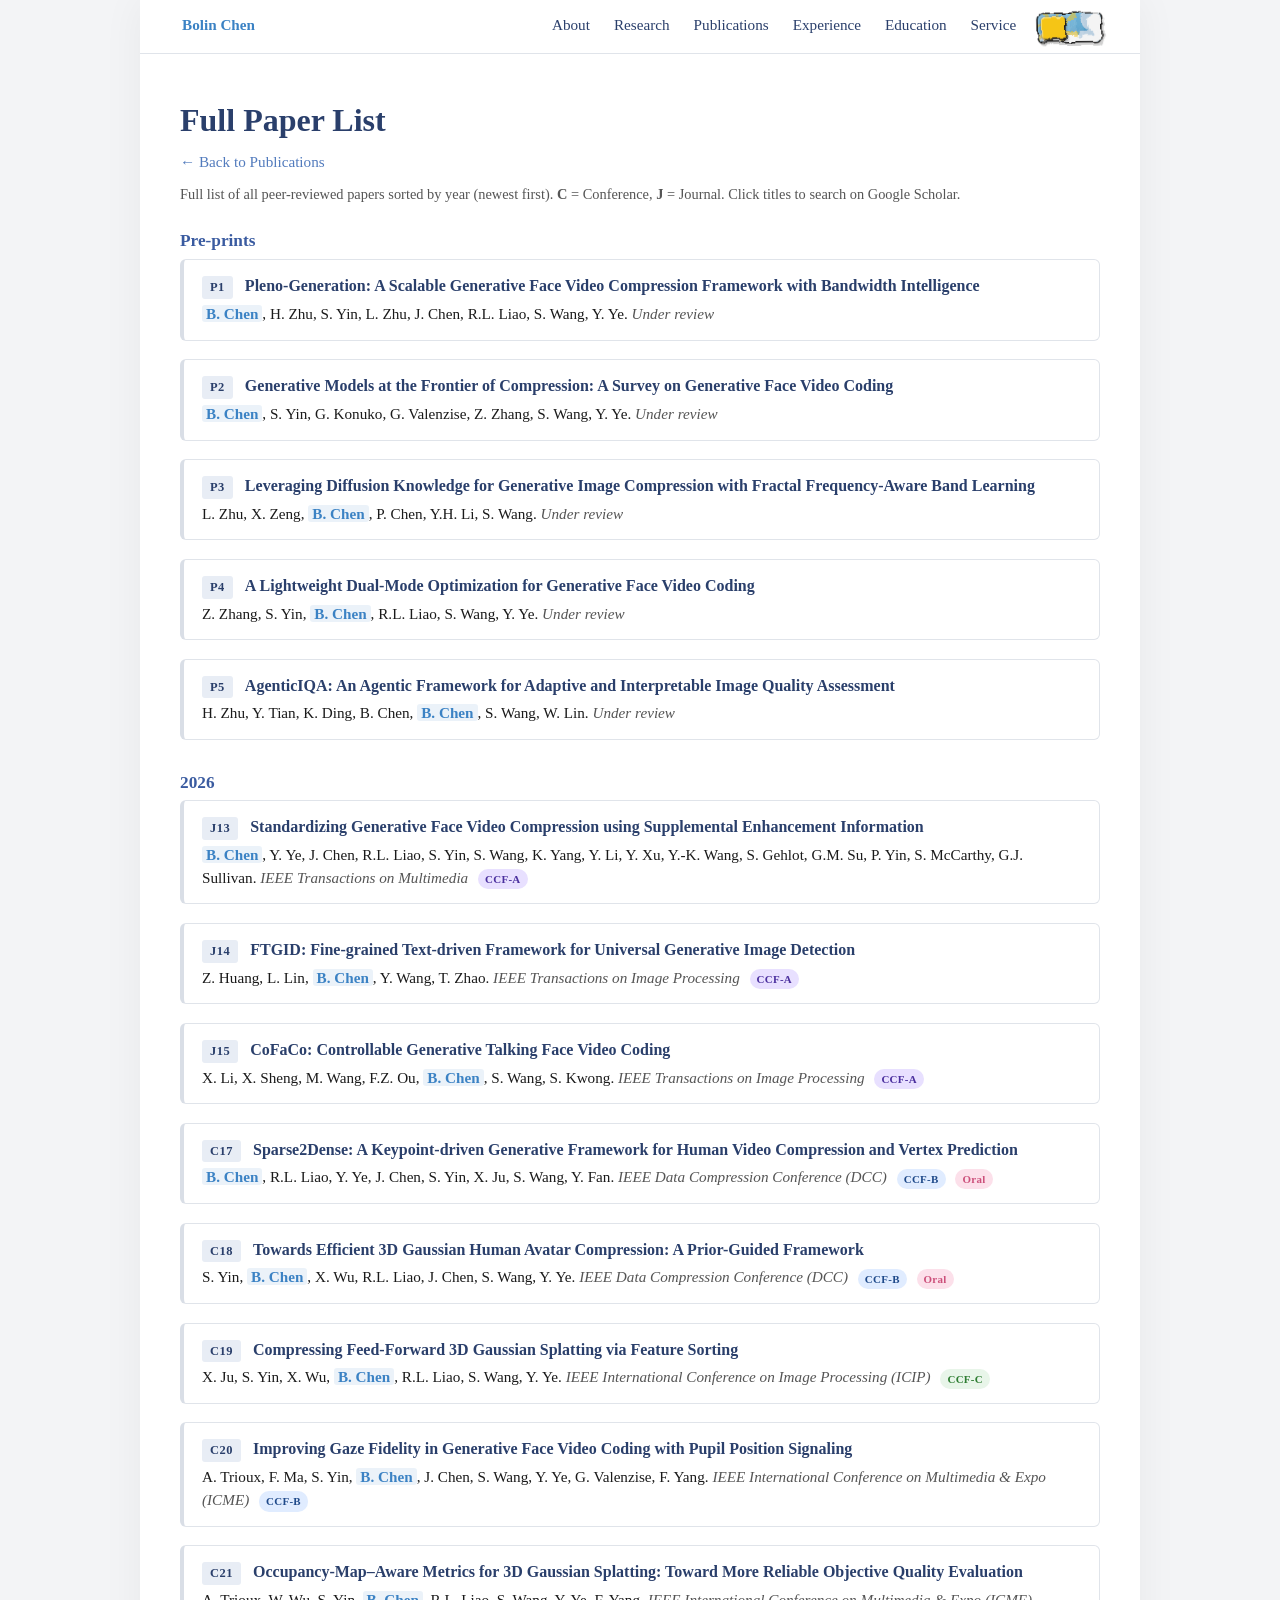
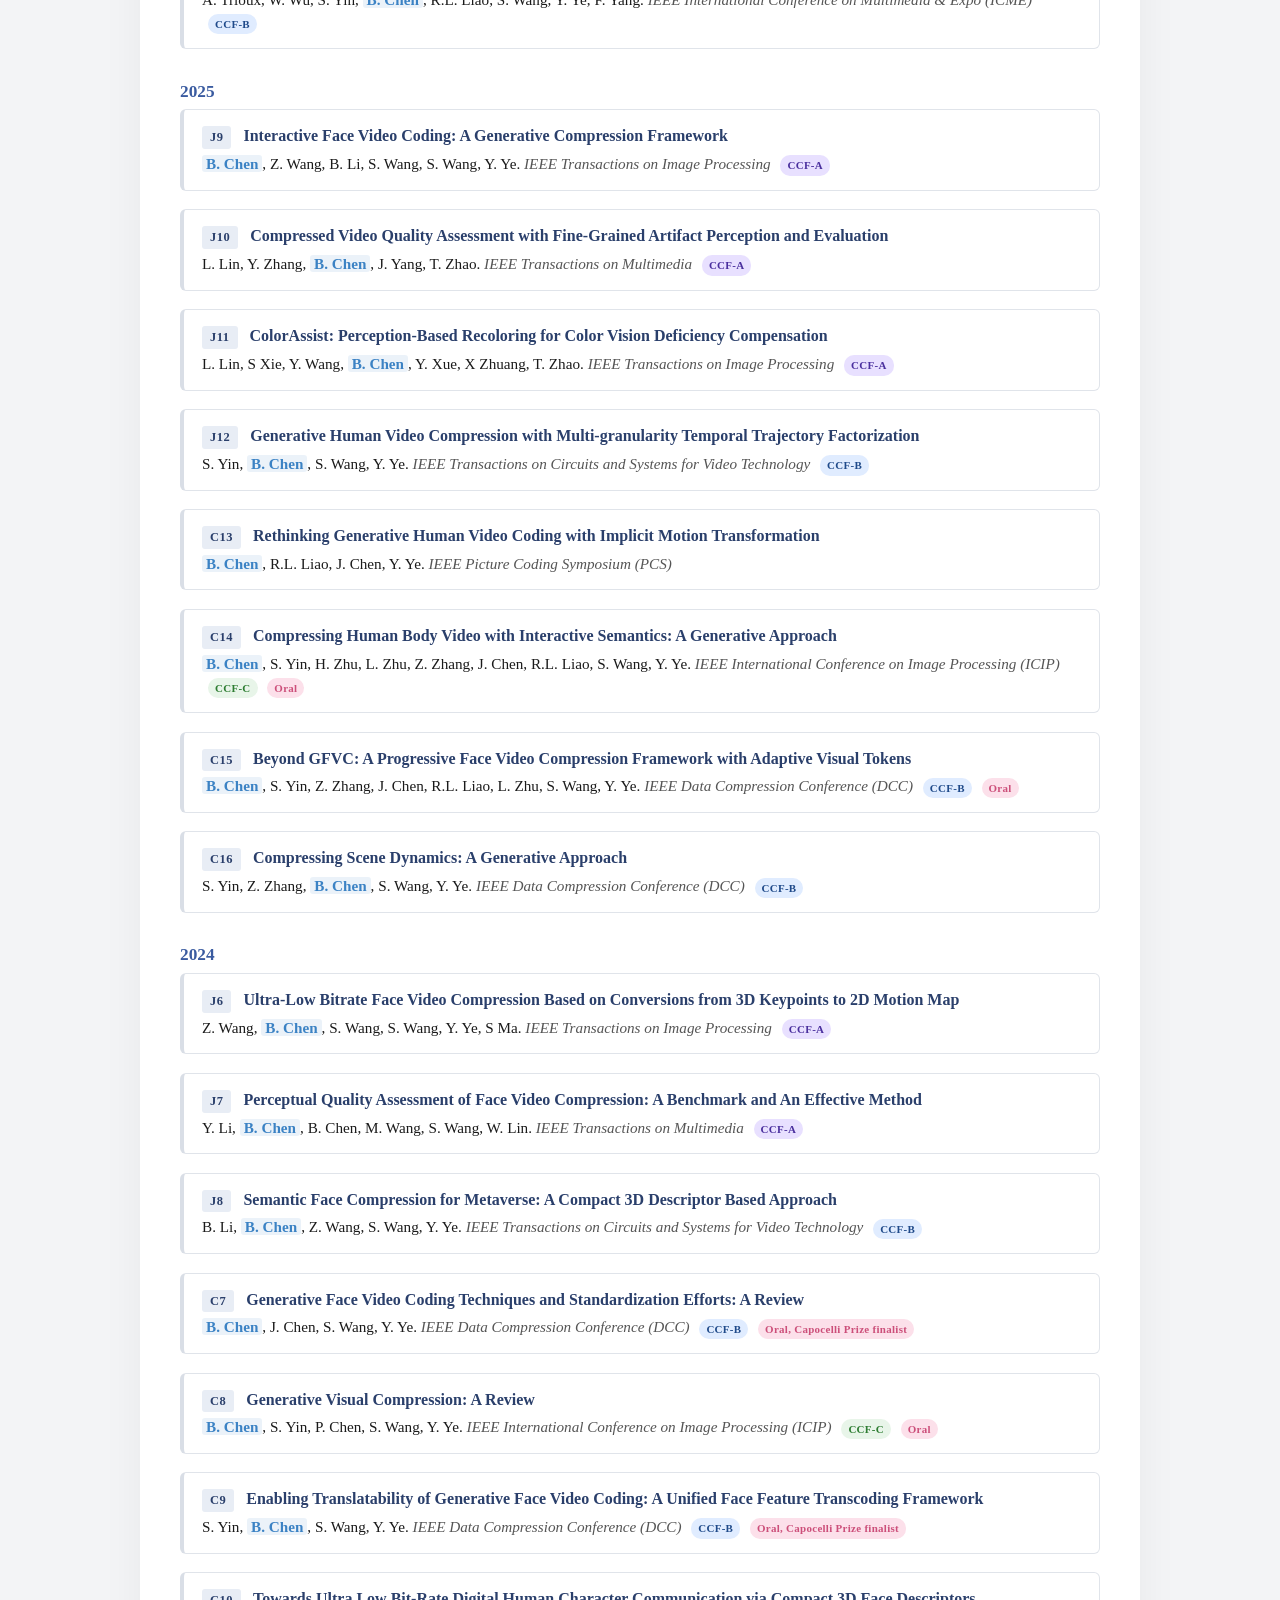
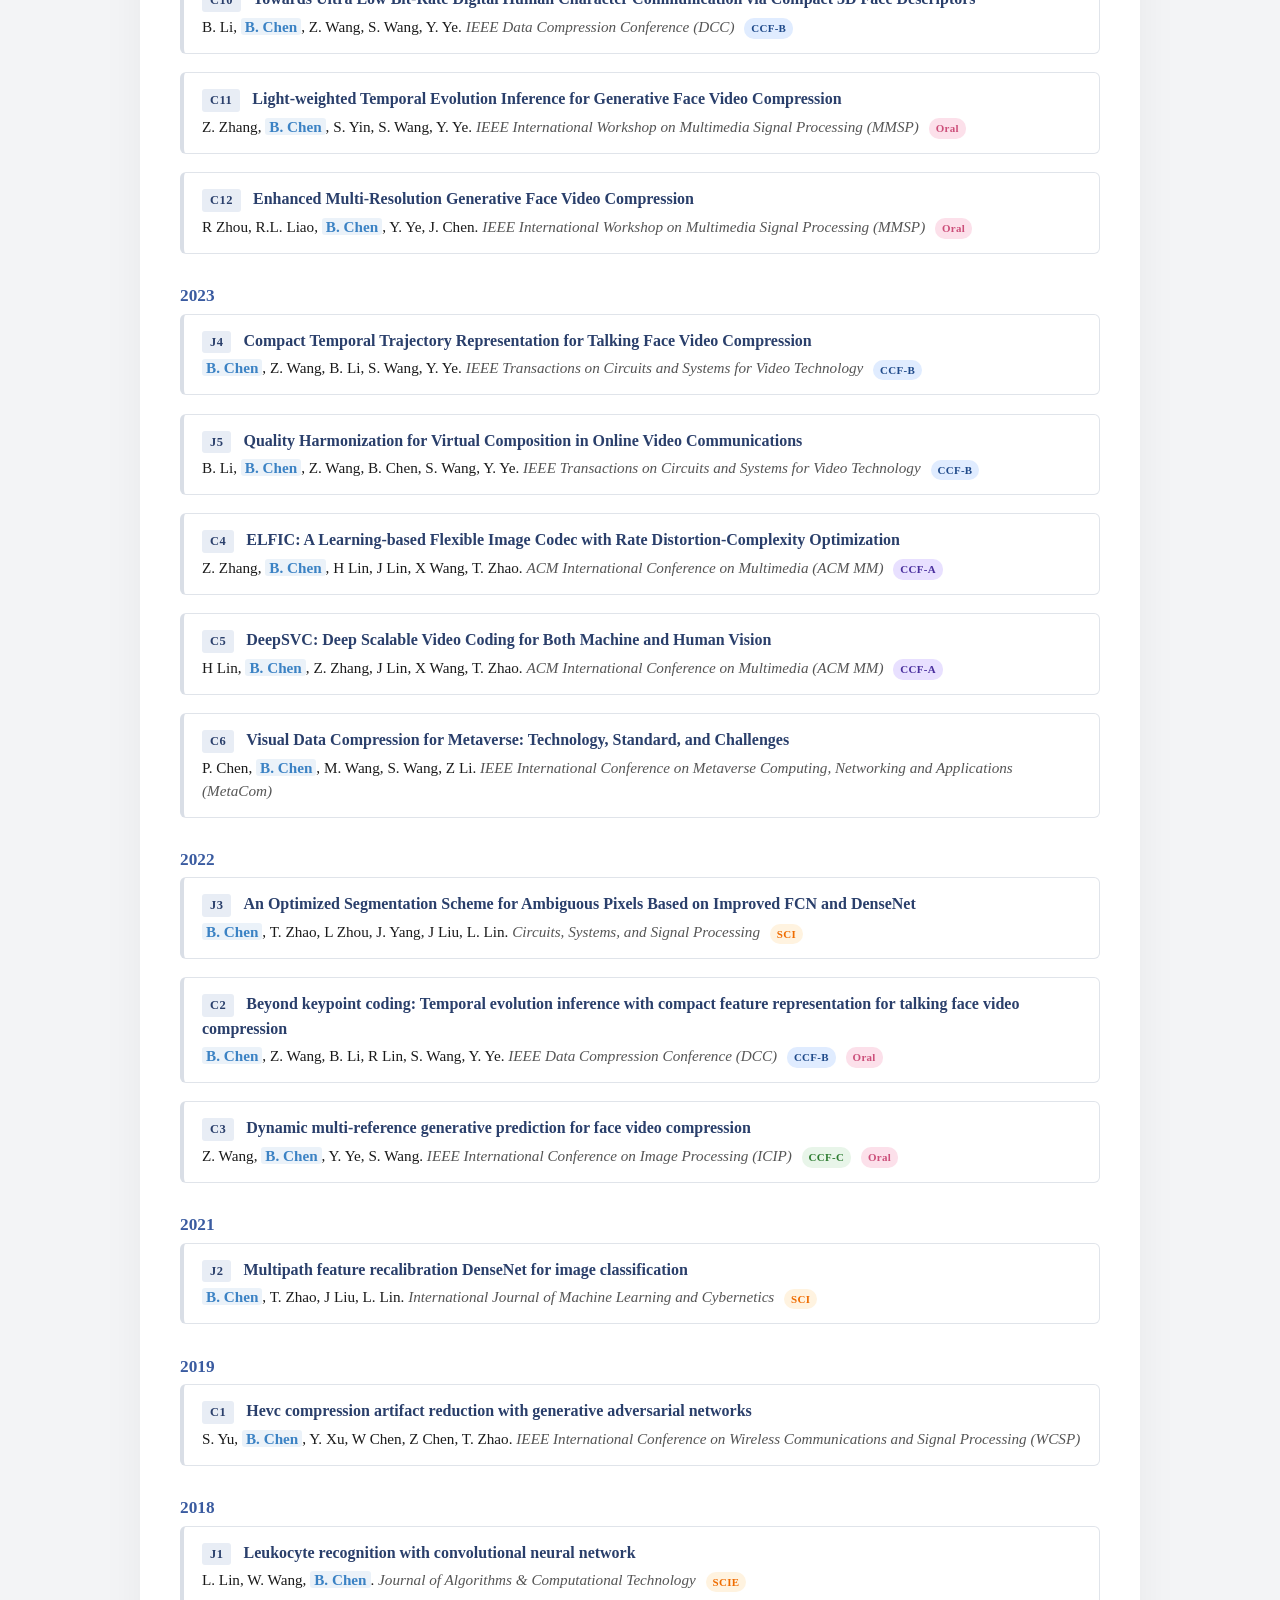
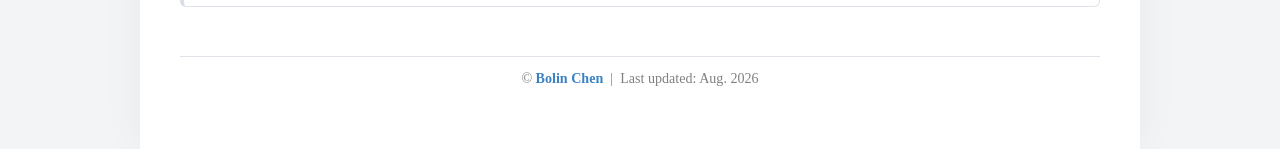
==== full-papers.html @ d03a5ae0 "Initial commit of academic homepage" ====
<!DOCTYPE html>
<html lang="en">
<head>
  <meta charset="UTF-8">
  <meta name="viewport" content="width=device-width, initial-scale=1.0">
  <title>Full Paper List — Bolin Chen</title>
  <script>
    (function () {
      var t;
      try { t = localStorage.getItem('theme'); } catch (e) {}
      if (t !== 'light' && t !== 'dark') {
        t = (window.matchMedia && window.matchMedia('(prefers-color-scheme: dark)').matches) ? 'dark' : 'light';
      }
      document.documentElement.setAttribute('data-theme', t);
    })();
  </script>
  <link rel="stylesheet" href="assets/css/style.css?v=20260817">
</head>
<body>

<svg style="position:absolute;width:0;height:0;overflow:hidden" aria-hidden="true">
  <defs>
    <filter id="sketchy" x="-10%" y="-10%" width="120%" height="120%">
      <feTurbulence type="turbulence" baseFrequency="0.035 0.042" numOctaves="4" result="noise" seed="42"></feTurbulence>
      <feDisplacementMap in="SourceGraphic" in2="noise" scale="4.5" xChannelSelector="R" yChannelSelector="G"></feDisplacementMap>
    </filter>
    <filter id="sketchy-sm" x="-18%" y="-18%" width="136%" height="136%">
      <feTurbulence type="turbulence" baseFrequency="0.06" numOctaves="3" result="noise" seed="7"></feTurbulence>
      <feDisplacementMap in="SourceGraphic" in2="noise" scale="2.5" xChannelSelector="R" yChannelSelector="G"></feDisplacementMap>
    </filter>
  </defs>
</svg>

<nav class="topnav">
  <a href="index.html" class="nav-name">Bolin Chen</a>
  <a href="index.html#about">About</a>
  <a href="index.html#research">Research</a>
  <a href="index.html#publications">Publications</a>
  <a href="index.html#experience">Experience</a>
  <a href="index.html#education">Education</a>
  <a href="index.html#service">Service</a>

  <label class="theme-switch" title="Toggle light / dark">
    <input class="theme-switch__checkbox" type="checkbox" aria-label="Toggle dark mode" />
    <div class="theme-switch__container">
      <div class="theme-switch__clouds"></div>
      <div class="theme-switch__stars-container">
        <svg fill="none" viewBox="0 0 144 55" xmlns="http://www.w3.org/2000/svg">
          <path fill="currentColor" d="M135.831 3.00688C135.055 3.85027 134.111 4.29946 133 4.35447C134.111 4.40947 135.055 4.85867 135.831 5.71123C136.607 6.55462 136.996 7.56303 136.996 8.72727C136.996 7.95722 137.172 7.25134 137.525 6.59129C137.886 5.93124 138.372 5.39954 138.98 5.00535C139.598 4.60199 140.268 4.39114 141 4.35447C139.88 4.2903 138.936 3.85027 138.16 3.00688C137.384 2.16348 136.996 1.16425 136.996 0C136.996 1.16425 136.607 2.16348 135.831 3.00688ZM31 23.3545C32.1114 23.2995 33.0551 22.8503 33.8313 22.0069C34.6075 21.1635 34.9956 20.1642 34.9956 19C34.9956 20.1642 35.3837 21.1635 36.1599 22.0069C36.9361 22.8503 37.8798 23.2903 39 23.3545C38.2679 23.3911 37.5976 23.602 36.9802 24.0053C36.3716 24.3995 35.8864 24.9312 35.5248 25.5913C35.172 26.2513 34.9956 26.9572 34.9956 27.7273C34.9956 26.563 34.6075 25.5546 33.8313 24.7112C33.0551 23.8587 32.1114 23.4095 31 23.3545ZM0 36.3545C1.11136 36.2995 2.05513 35.8503 2.83131 35.0069C3.6075 34.1635 3.99559 33.1642 3.99559 32C3.99559 33.1642 4.38368 34.1635 5.15987 35.0069C5.93605 35.8503 6.87982 36.2903 8 36.3545C7.26792 36.3911 6.59757 36.602 5.98015 37.0053C5.37155 37.3995 4.88644 37.9312 4.52481 38.5913C4.172 39.2513 3.99559 39.9572 3.99559 40.7273C3.99559 39.563 3.6075 38.5546 2.83131 37.7112C2.05513 36.8587 1.11136 36.4095 0 36.3545ZM56.8313 24.0069C56.0551 24.8503 55.1114 25.2995 54 25.3545C55.1114 25.4095 56.0551 25.8587 56.8313 26.7112C57.6075 27.5546 57.9956 28.563 57.9956 29.7273C57.9956 28.9572 58.172 28.2513 58.5248 27.5913C58.8864 26.9312 59.3716 26.3995 59.9802 26.0053C60.5976 25.602 61.2679 25.3911 62 25.3545C60.8798 25.2903 59.9361 24.8503 59.1599 24.0069C58.3837 23.1635 57.9956 22.1642 57.9956 21C57.9956 22.1642 57.6075 23.1635 56.8313 24.0069ZM81 25.3545C82.1114 25.2995 83.0551 24.8503 83.8313 24.0069C84.6075 23.1635 84.9956 22.1642 84.9956 21C84.9956 22.1642 85.3837 23.1635 86.1599 24.0069C86.9361 24.8503 87.8798 25.2903 89 25.3545C88.2679 25.3911 87.5976 25.602 86.9802 26.0053C86.3716 26.3995 85.8864 26.9312 85.5248 27.5913C85.172 28.2513 84.9956 28.9572 84.9956 29.7273C84.9956 28.563 84.6075 27.5546 83.8313 26.7112C83.0551 25.8587 82.1114 25.4095 81 25.3545ZM136 36.3545C137.111 36.2995 138.055 35.8503 138.831 35.0069C139.607 34.1635 139.996 33.1642 139.996 32C139.996 33.1642 140.384 34.1635 141.16 35.0069C141.936 35.8503 142.88 36.2903 144 36.3545C143.268 36.3911 142.598 36.602 141.98 37.0053C141.372 37.3995 140.886 37.9312 140.525 38.5913C140.172 39.2513 139.996 39.9572 139.996 40.7273C139.996 39.563 139.607 38.5546 138.831 37.7112C138.055 36.8587 137.111 36.4095 136 36.3545ZM101.831 49.0069C101.055 49.8503 100.111 50.2995 99 50.3545C100.111 50.4095 101.055 50.8587 101.831 51.7112C102.607 52.5546 102.996 53.563 102.996 54.7273C102.996 53.9572 103.172 53.2513 103.525 52.5913C103.886 51.9312 104.372 51.3995 104.98 51.0053C105.598 50.602 106.268 50.3911 107 50.3545C105.88 50.2903 104.936 49.8503 104.16 49.0069C103.384 48.1635 102.996 47.1642 102.996 46C102.996 47.1642 102.607 48.1635 101.831 49.0069Z" clip-rule="evenodd" fill-rule="evenodd"></path>
        </svg>
      </div>
      <div class="theme-switch__circle-container">
        <div class="theme-switch__sun-moon-container">
          <div class="theme-switch__moon">
            <div class="theme-switch__spot"></div>
            <div class="theme-switch__spot"></div>
            <div class="theme-switch__spot"></div>
          </div>
        </div>
      </div>
      <div class="theme-switch__shooting-star"></div>
      <div class="theme-switch__shooting-star-2"></div>
      <div class="theme-switch__meteor"></div>
      <div class="theme-switch__stars-cluster">
        <div class="star"></div>
        <div class="star"></div>
        <div class="star"></div>
        <div class="star"></div>
        <div class="star"></div>
      </div>
      <div class="theme-switch__aurora"></div>
      <div class="theme-switch__comets">
        <div class="comet"></div>
        <div class="comet"></div>
      </div>
    </div>
  </label>
</nav>

<section class="page-header">
  <h1>Full Paper List</h1>
  <p class="back-link"><a href="index.html#publications">← Back to Publications</a></p>
</section>

<section id="full-papers">
  <p style="color:var(--text-muted); font-size:0.9em;">
    Full list of all peer-reviewed papers sorted by year (newest first). <b>C</b> = Conference, <b>J</b> = Journal.
    Click titles to search on Google Scholar.
  </p>

  <h3>Pre-prints</h3>
  <ul class="pub-list">
    <li class="pub-item">
      <span class="pub-tag">P1</span>
      <a class="pub-title" target="_blank" href="https://scholar.google.com/scholar?q=Pleno-Generation%3A%20A%20Scalable%20Generative%20Face%20Video%20Compression%20Framework%20with%20Bandwidth%20Intelligence">Pleno-Generation: A Scalable Generative Face Video Compression Framework with Bandwidth Intelligence</a>
      <span class="pub-authors"><span class="author-self">B. Chen</span>, H. Zhu, S. Yin, L. Zhu, J. Chen, R.L. Liao, S. Wang, Y. Ye. <span class="pub-venue">Under review</span></span>
    </li>
    <li class="pub-item">
      <span class="pub-tag">P2</span>
      <a class="pub-title" target="_blank" href="https://scholar.google.com/scholar?q=Generative%20Models%20at%20the%20Frontier%20of%20Compression%3A%20A%20Survey%20on%20Generative%20Face%20Video%20Coding">Generative Models at the Frontier of Compression: A Survey on Generative Face Video Coding</a>
      <span class="pub-authors"><span class="author-self">B. Chen</span>, S. Yin, G. Konuko, G. Valenzise, Z. Zhang, S. Wang, Y. Ye. <span class="pub-venue">Under review</span></span>
    </li>
    <li class="pub-item">
      <span class="pub-tag">P3</span>
      <a class="pub-title" target="_blank" href="https://scholar.google.com/scholar?q=Leveraging%20Diffusion%20Knowledge%20for%20Generative%20Image%20Compression%20with%20Fractal%20Frequency-Aware%20Band%20Learning">Leveraging Diffusion Knowledge for Generative Image Compression with Fractal Frequency-Aware Band Learning</a>
      <span class="pub-authors">L. Zhu, X. Zeng, <span class="author-self">B. Chen</span>, P. Chen, Y.H. Li, S. Wang. <span class="pub-venue">Under review</span></span>
    </li>
    <li class="pub-item">
      <span class="pub-tag">P4</span>
      <a class="pub-title" target="_blank" href="https://scholar.google.com/scholar?q=A%20Lightweight%20Dual-Mode%20Optimization%20for%20Generative%20Face%20Video%20Coding">A Lightweight Dual-Mode Optimization for Generative Face Video Coding</a>
      <span class="pub-authors">Z. Zhang, S. Yin, <span class="author-self">B. Chen</span>, R.L. Liao, S. Wang, Y. Ye. <span class="pub-venue">Under review</span></span>
    </li>
    <li class="pub-item">
      <span class="pub-tag">P5</span>
      <a class="pub-title" target="_blank" href="https://scholar.google.com/scholar?q=AgenticIQA%3A%20An%20Agentic%20Framework%20for%20Adaptive%20and%20Interpretable%20Image%20Quality%20Assessment">AgenticIQA: An Agentic Framework for Adaptive and Interpretable Image Quality Assessment</a>
      <span class="pub-authors">H. Zhu, Y. Tian, K. Ding, B. Chen, <span class="author-self">B. Chen</span>, S. Wang, W. Lin. <span class="pub-venue">Under review</span></span>
    </li>
  </ul>

  <h3>2026</h3>
  <ul class="pub-list">
    <li class="pub-item">
      <span class="pub-tag">J13</span>
      <a class="pub-title" target="_blank" href="https://scholar.google.com/scholar?q=Standardizing%20Generative%20Face%20Video%20Compression%20using%20Supplemental%20Enhancement%20Information">Standardizing Generative Face Video Compression using Supplemental Enhancement Information</a>
      <span class="pub-authors"><span class="author-self">B. Chen</span>, Y. Ye, J. Chen, R.L. Liao, S. Yin, S. Wang, K. Yang, Y. Li, Y. Xu, Y.-K. Wang, S. Gehlot, G.M. Su, P. Yin, S. McCarthy, G.J. Sullivan. <span class="pub-venue">IEEE Transactions on Multimedia</span> <span class="badge badge-ccfa">CCF-A</span></span>
    </li>
    <li class="pub-item">
      <span class="pub-tag">J14</span>
      <a class="pub-title" target="_blank" href="https://scholar.google.com/scholar?q=FTGID%3A%20Fine-grained%20Text-driven%20Framework%20for%20Universal%20Generative%20Image%20Detection">FTGID: Fine-grained Text-driven Framework for Universal Generative Image Detection</a>
      <span class="pub-authors">Z. Huang, L. Lin, <span class="author-self">B. Chen</span>, Y. Wang, T. Zhao. <span class="pub-venue">IEEE Transactions on Image Processing</span> <span class="badge badge-ccfa">CCF-A</span></span>
    </li>
    <li class="pub-item">
      <span class="pub-tag">J15</span>
      <a class="pub-title" target="_blank" href="https://scholar.google.com/scholar?q=CoFaCo%3A%20Controllable%20Generative%20Talking%20Face%20Video%20Coding">CoFaCo: Controllable Generative Talking Face Video Coding</a>
      <span class="pub-authors">X. Li, X. Sheng, M. Wang, F.Z. Ou, <span class="author-self">B. Chen</span>, S. Wang, S. Kwong. <span class="pub-venue">IEEE Transactions on Image Processing</span> <span class="badge badge-ccfa">CCF-A</span></span>
    </li>
    <li class="pub-item">
      <span class="pub-tag">C17</span>
      <a class="pub-title" target="_blank" href="https://scholar.google.com/scholar?q=Sparse2Dense%3A%20A%20Keypoint-driven%20Generative%20Framework%20for%20Human%20Video%20Compression%20and%20Vertex%20Prediction">Sparse2Dense: A Keypoint-driven Generative Framework for Human Video Compression and Vertex Prediction</a>
      <span class="pub-authors"><span class="author-self">B. Chen</span>, R.L. Liao, Y. Ye, J. Chen, S. Yin, X. Ju, S. Wang, Y. Fan. <span class="pub-venue">IEEE Data Compression Conference (DCC)</span> <span class="badge badge-ccfb">CCF-B</span> <span class="badge badge-first">Oral</span></span>
    </li>
    <li class="pub-item">
      <span class="pub-tag">C18</span>
      <a class="pub-title" target="_blank" href="https://scholar.google.com/scholar?q=Towards%20Efficient%203D%20Gaussian%20Human%20Avatar%20Compression%3A%20A%20Prior-Guided%20Framework">Towards Efficient 3D Gaussian Human Avatar Compression: A Prior-Guided Framework</a>
      <span class="pub-authors">S. Yin, <span class="author-self">B. Chen</span>, X. Wu, R.L. Liao, J. Chen, S. Wang, Y. Ye. <span class="pub-venue">IEEE Data Compression Conference (DCC)</span> <span class="badge badge-ccfb">CCF-B</span> <span class="badge badge-first">Oral</span></span>
    </li>
    <li class="pub-item">
      <span class="pub-tag">C19</span>
      <a class="pub-title" target="_blank" href="https://scholar.google.com/scholar?q=Compressing%20Feed-Forward%203D%20Gaussian%20Splatting%20via%20Feature%20Sorting">Compressing Feed-Forward 3D Gaussian Splatting via Feature Sorting</a>
      <span class="pub-authors">X. Ju, S. Yin, X. Wu, <span class="author-self">B. Chen</span>, R.L. Liao, S. Wang, Y. Ye. <span class="pub-venue">IEEE International Conference on Image Processing (ICIP)</span> <span class="badge badge-ccfc">CCF-C</span></span>
    </li>
    <li class="pub-item">
      <span class="pub-tag">C20</span>
      <a class="pub-title" target="_blank" href="https://scholar.google.com/scholar?q=Improving%20Gaze%20Fidelity%20in%20Generative%20Face%20Video%20Coding%20with%20Pupil%20Position%20Signaling">Improving Gaze Fidelity in Generative Face Video Coding with Pupil Position Signaling</a>
      <span class="pub-authors">A. Trioux, F. Ma, S. Yin, <span class="author-self">B. Chen</span>, J. Chen, S. Wang, Y. Ye, G. Valenzise, F. Yang. <span class="pub-venue">IEEE International Conference on Multimedia &amp; Expo (ICME)</span> <span class="badge badge-ccfb">CCF-B</span></span>
    </li>
    <li class="pub-item">
      <span class="pub-tag">C21</span>
      <a class="pub-title" target="_blank" href="https://scholar.google.com/scholar?q=Occupancy-Map%E2%80%93Aware%20Metrics%20for%203D%20Gaussian%20Splatting%3A%20Toward%20More%20Reliable%20Objective%20Quality%20Evaluation">Occupancy-Map–Aware Metrics for 3D Gaussian Splatting: Toward More Reliable Objective Quality Evaluation</a>
      <span class="pub-authors">A. Trioux, W. Wu, S. Yin, <span class="author-self">B. Chen</span>, R.L. Liao, S. Wang, Y. Ye, F. Yang. <span class="pub-venue">IEEE International Conference on Multimedia &amp; Expo (ICME)</span> <span class="badge badge-ccfb">CCF-B</span></span>
    </li>
  </ul>

  <h3>2025</h3>
  <ul class="pub-list">
    <li class="pub-item">
      <span class="pub-tag">J9</span>
      <a class="pub-title" target="_blank" href="https://scholar.google.com/scholar?q=Interactive%20Face%20Video%20Coding%3A%20A%20Generative%20Compression%20Framework">Interactive Face Video Coding: A Generative Compression Framework</a>
      <span class="pub-authors"><span class="author-self">B. Chen</span>, Z. Wang, B. Li, S. Wang, S. Wang, Y. Ye. <span class="pub-venue">IEEE Transactions on Image Processing</span> <span class="badge badge-ccfa">CCF-A</span></span>
    </li>
    <li class="pub-item">
      <span class="pub-tag">J10</span>
      <a class="pub-title" target="_blank" href="https://scholar.google.com/scholar?q=Compressed%20Video%20Quality%20Assessment%20with%20Fine-Grained%20Artifact%20Perception%20and%20Evaluation">Compressed Video Quality Assessment with Fine-Grained Artifact Perception and Evaluation</a>
      <span class="pub-authors">L. Lin, Y. Zhang, <span class="author-self">B. Chen</span>, J. Yang, T. Zhao. <span class="pub-venue">IEEE Transactions on Multimedia</span> <span class="badge badge-ccfa">CCF-A</span></span>
    </li>
    <li class="pub-item">
      <span class="pub-tag">J11</span>
      <a class="pub-title" target="_blank" href="https://scholar.google.com/scholar?q=ColorAssist%3A%20Perception-Based%20Recoloring%20for%20Color%20Vision%20Deficiency%20Compensation">ColorAssist: Perception-Based Recoloring for Color Vision Deficiency Compensation</a>
      <span class="pub-authors">L. Lin, S Xie, Y. Wang, <span class="author-self">B. Chen</span>, Y. Xue, X Zhuang, T. Zhao. <span class="pub-venue">IEEE Transactions on Image Processing</span> <span class="badge badge-ccfa">CCF-A</span></span>
    </li>
    <li class="pub-item">
      <span class="pub-tag">J12</span>
      <a class="pub-title" target="_blank" href="https://scholar.google.com/scholar?q=Generative%20Human%20Video%20Compression%20with%20Multi-granularity%20Temporal%20Trajectory%20Factorization">Generative Human Video Compression with Multi-granularity Temporal Trajectory Factorization</a>
      <span class="pub-authors">S. Yin, <span class="author-self">B. Chen</span>, S. Wang, Y. Ye. <span class="pub-venue">IEEE Transactions on Circuits and Systems for Video Technology</span> <span class="badge badge-ccfb">CCF-B</span></span>
    </li>
    <li class="pub-item">
      <span class="pub-tag">C13</span>
      <a class="pub-title" target="_blank" href="https://scholar.google.com/scholar?q=Rethinking%20Generative%20Human%20Video%20Coding%20with%20Implicit%20Motion%20Transformation">Rethinking Generative Human Video Coding with Implicit Motion Transformation</a>
      <span class="pub-authors"><span class="author-self">B. Chen</span>, R.L. Liao, J. Chen, Y. Ye. <span class="pub-venue">IEEE Picture Coding Symposium (PCS)</span></span>
    </li>
    <li class="pub-item">
      <span class="pub-tag">C14</span>
      <a class="pub-title" target="_blank" href="https://scholar.google.com/scholar?q=Compressing%20Human%20Body%20Video%20with%20Interactive%20Semantics%3A%20A%20Generative%20Approach">Compressing Human Body Video with Interactive Semantics: A Generative Approach</a>
      <span class="pub-authors"><span class="author-self">B. Chen</span>, S. Yin, H. Zhu, L. Zhu, Z. Zhang, J. Chen, R.L. Liao, S. Wang, Y. Ye. <span class="pub-venue">IEEE International Conference on Image Processing (ICIP)</span> <span class="badge badge-ccfc">CCF-C</span> <span class="badge badge-first">Oral</span></span>
    </li>
    <li class="pub-item">
      <span class="pub-tag">C15</span>
      <a class="pub-title" target="_blank" href="https://scholar.google.com/scholar?q=Beyond%20GFVC%3A%20A%20Progressive%20Face%20Video%20Compression%20Framework%20with%20Adaptive%20Visual%20Tokens">Beyond GFVC: A Progressive Face Video Compression Framework with Adaptive Visual Tokens</a>
      <span class="pub-authors"><span class="author-self">B. Chen</span>, S. Yin, Z. Zhang, J. Chen, R.L. Liao, L. Zhu, S. Wang, Y. Ye. <span class="pub-venue">IEEE Data Compression Conference (DCC)</span> <span class="badge badge-ccfb">CCF-B</span> <span class="badge badge-first">Oral</span></span>
    </li>
    <li class="pub-item">
      <span class="pub-tag">C16</span>
      <a class="pub-title" target="_blank" href="https://scholar.google.com/scholar?q=Compressing%20Scene%20Dynamics%3A%20A%20Generative%20Approach">Compressing Scene Dynamics: A Generative Approach</a>
      <span class="pub-authors">S. Yin, Z. Zhang, <span class="author-self">B. Chen</span>, S. Wang, Y. Ye. <span class="pub-venue">IEEE Data Compression Conference (DCC)</span> <span class="badge badge-ccfb">CCF-B</span></span>
    </li>
  </ul>

  <h3>2024</h3>
  <ul class="pub-list">
    <li class="pub-item">
      <span class="pub-tag">J6</span>
      <a class="pub-title" target="_blank" href="https://scholar.google.com/scholar?q=Ultra-Low%20Bitrate%20Face%20Video%20Compression%20Based%20on%20Conversions%20from%203D%20Keypoints%20to%202D%20Motion%20Map">Ultra-Low Bitrate Face Video Compression Based on Conversions from 3D Keypoints to 2D Motion Map</a>
      <span class="pub-authors">Z. Wang, <span class="author-self">B. Chen</span>, S. Wang, S. Wang, Y. Ye, S Ma. <span class="pub-venue">IEEE Transactions on Image Processing</span> <span class="badge badge-ccfa">CCF-A</span></span>
    </li>
    <li class="pub-item">
      <span class="pub-tag">J7</span>
      <a class="pub-title" target="_blank" href="https://scholar.google.com/scholar?q=Perceptual%20Quality%20Assessment%20of%20Face%20Video%20Compression%3A%20A%20Benchmark%20and%20An%20Effective%20Method">Perceptual Quality Assessment of Face Video Compression: A Benchmark and An Effective Method</a>
      <span class="pub-authors">Y. Li, <span class="author-self">B. Chen</span>, B. Chen, M. Wang, S. Wang, W. Lin. <span class="pub-venue">IEEE Transactions on Multimedia</span> <span class="badge badge-ccfa">CCF-A</span></span>
    </li>
    <li class="pub-item">
      <span class="pub-tag">J8</span>
      <a class="pub-title" target="_blank" href="https://scholar.google.com/scholar?q=Semantic%20Face%20Compression%20for%20Metaverse%3A%20A%20Compact%203D%20Descriptor%20Based%20Approach">Semantic Face Compression for Metaverse: A Compact 3D Descriptor Based Approach</a>
      <span class="pub-authors">B. Li, <span class="author-self">B. Chen</span>, Z. Wang, S. Wang, Y. Ye. <span class="pub-venue">IEEE Transactions on Circuits and Systems for Video Technology</span> <span class="badge badge-ccfb">CCF-B</span></span>
    </li>
    <li class="pub-item">
      <span class="pub-tag">C7</span>
      <a class="pub-title" target="_blank" href="https://scholar.google.com/scholar?q=Generative%20Face%20Video%20Coding%20Techniques%20and%20Standardization%20Efforts%3A%20A%20Review">Generative Face Video Coding Techniques and Standardization Efforts: A Review</a>
      <span class="pub-authors"><span class="author-self">B. Chen</span>, J. Chen, S. Wang, Y. Ye. <span class="pub-venue">IEEE Data Compression Conference (DCC)</span> <span class="badge badge-ccfb">CCF-B</span> <span class="badge badge-first">Oral, Capocelli Prize finalist</span></span>
    </li>
    <li class="pub-item">
      <span class="pub-tag">C8</span>
      <a class="pub-title" target="_blank" href="https://scholar.google.com/scholar?q=Generative%20Visual%20Compression%3A%20A%20Review">Generative Visual Compression: A Review</a>
      <span class="pub-authors"><span class="author-self">B. Chen</span>, S. Yin, P. Chen, S. Wang, Y. Ye. <span class="pub-venue">IEEE International Conference on Image Processing (ICIP)</span> <span class="badge badge-ccfc">CCF-C</span> <span class="badge badge-first">Oral</span></span>
    </li>
    <li class="pub-item">
      <span class="pub-tag">C9</span>
      <a class="pub-title" target="_blank" href="https://scholar.google.com/scholar?q=Enabling%20Translatability%20of%20Generative%20Face%20Video%20Coding%3A%20A%20Unified%20Face%20Feature%20Transcoding%20Framework">Enabling Translatability of Generative Face Video Coding: A Unified Face Feature Transcoding Framework</a>
      <span class="pub-authors">S. Yin, <span class="author-self">B. Chen</span>, S. Wang, Y. Ye. <span class="pub-venue">IEEE Data Compression Conference (DCC)</span> <span class="badge badge-ccfb">CCF-B</span> <span class="badge badge-first">Oral, Capocelli Prize finalist</span></span>
    </li>
    <li class="pub-item">
      <span class="pub-tag">C10</span>
      <a class="pub-title" target="_blank" href="https://scholar.google.com/scholar?q=Towards%20Ultra%20Low%20Bit-Rate%20Digital%20Human%20Character%20Communication%20via%20Compact%203D%20Face%20Descriptors">Towards Ultra Low Bit-Rate Digital Human Character Communication via Compact 3D Face Descriptors</a>
      <span class="pub-authors">B. Li, <span class="author-self">B. Chen</span>, Z. Wang, S. Wang, Y. Ye. <span class="pub-venue">IEEE Data Compression Conference (DCC)</span> <span class="badge badge-ccfb">CCF-B</span></span>
    </li>
    <li class="pub-item">
      <span class="pub-tag">C11</span>
      <a class="pub-title" target="_blank" href="https://scholar.google.com/scholar?q=Light-weighted%20Temporal%20Evolution%20Inference%20for%20Generative%20Face%20Video%20Compression">Light-weighted Temporal Evolution Inference for Generative Face Video Compression</a>
      <span class="pub-authors">Z. Zhang, <span class="author-self">B. Chen</span>, S. Yin, S. Wang, Y. Ye. <span class="pub-venue">IEEE International Workshop on Multimedia Signal Processing (MMSP)</span> <span class="badge badge-first">Oral</span></span>
    </li>
    <li class="pub-item">
      <span class="pub-tag">C12</span>
      <a class="pub-title" target="_blank" href="https://scholar.google.com/scholar?q=Enhanced%20Multi-Resolution%20Generative%20Face%20Video%20Compression">Enhanced Multi-Resolution Generative Face Video Compression</a>
      <span class="pub-authors">R Zhou, R.L. Liao, <span class="author-self">B. Chen</span>, Y. Ye, J. Chen. <span class="pub-venue">IEEE International Workshop on Multimedia Signal Processing (MMSP)</span> <span class="badge badge-first">Oral</span></span>
    </li>
  </ul>

  <h3>2023</h3>
  <ul class="pub-list">
    <li class="pub-item">
      <span class="pub-tag">J4</span>
      <a class="pub-title" target="_blank" href="https://scholar.google.com/scholar?q=Compact%20Temporal%20Trajectory%20Representation%20for%20Talking%20Face%20Video%20Compression">Compact Temporal Trajectory Representation for Talking Face Video Compression</a>
      <span class="pub-authors"><span class="author-self">B. Chen</span>, Z. Wang, B. Li, S. Wang, Y. Ye. <span class="pub-venue">IEEE Transactions on Circuits and Systems for Video Technology</span> <span class="badge badge-ccfb">CCF-B</span></span>
    </li>
    <li class="pub-item">
      <span class="pub-tag">J5</span>
      <a class="pub-title" target="_blank" href="https://scholar.google.com/scholar?q=Quality%20Harmonization%20for%20Virtual%20Composition%20in%20Online%20Video%20Communications">Quality Harmonization for Virtual Composition in Online Video Communications</a>
      <span class="pub-authors">B. Li, <span class="author-self">B. Chen</span>, Z. Wang, B. Chen, S. Wang, Y. Ye. <span class="pub-venue">IEEE Transactions on Circuits and Systems for Video Technology</span> <span class="badge badge-ccfb">CCF-B</span></span>
    </li>
    <li class="pub-item">
      <span class="pub-tag">C4</span>
      <a class="pub-title" target="_blank" href="https://scholar.google.com/scholar?q=ELFIC%3A%20A%20Learning-based%20Flexible%20Image%20Codec%20with%20Rate%20Distortion-Complexity%20Optimization">ELFIC: A Learning-based Flexible Image Codec with Rate Distortion-Complexity Optimization</a>
      <span class="pub-authors">Z. Zhang, <span class="author-self">B. Chen</span>, H Lin, J Lin, X Wang, T. Zhao. <span class="pub-venue">ACM International Conference on Multimedia (ACM MM)</span> <span class="badge badge-ccfa">CCF-A</span></span>
    </li>
    <li class="pub-item">
      <span class="pub-tag">C5</span>
      <a class="pub-title" target="_blank" href="https://scholar.google.com/scholar?q=DeepSVC%3A%20Deep%20Scalable%20Video%20Coding%20for%20Both%20Machine%20and%20Human%20Vision">DeepSVC: Deep Scalable Video Coding for Both Machine and Human Vision</a>
      <span class="pub-authors">H Lin, <span class="author-self">B. Chen</span>, Z. Zhang, J Lin, X Wang, T. Zhao. <span class="pub-venue">ACM International Conference on Multimedia (ACM MM)</span> <span class="badge badge-ccfa">CCF-A</span></span>
    </li>
    <li class="pub-item">
      <span class="pub-tag">C6</span>
      <a class="pub-title" target="_blank" href="https://scholar.google.com/scholar?q=Visual%20Data%20Compression%20for%20Metaverse%3A%20Technology%2C%20Standard%2C%20and%20Challenges">Visual Data Compression for Metaverse: Technology, Standard, and Challenges</a>
      <span class="pub-authors">P. Chen, <span class="author-self">B. Chen</span>, M. Wang, S. Wang, Z Li. <span class="pub-venue">IEEE International Conference on Metaverse Computing, Networking and Applications (MetaCom)</span></span>
    </li>
  </ul>

  <h3>2022</h3>
  <ul class="pub-list">
    <li class="pub-item">
      <span class="pub-tag">J3</span>
      <a class="pub-title" target="_blank" href="https://scholar.google.com/scholar?q=An%20Optimized%20Segmentation%20Scheme%20for%20Ambiguous%20Pixels%20Based%20on%20Improved%20FCN%20and%20DenseNet">An Optimized Segmentation Scheme for Ambiguous Pixels Based on Improved FCN and DenseNet</a>
      <span class="pub-authors"><span class="author-self">B. Chen</span>, T. Zhao, L Zhou, J. Yang, J Liu, L. Lin. <span class="pub-venue">Circuits, Systems, and Signal Processing</span> <span class="badge badge-sci">SCI</span></span>
    </li>
    <li class="pub-item">
      <span class="pub-tag">C2</span>
      <a class="pub-title" target="_blank" href="https://scholar.google.com/scholar?q=Beyond%20keypoint%20coding%3A%20Temporal%20evolution%20inference%20with%20compact%20feature%20representation%20for%20talking%20face%20video%20compression">Beyond keypoint coding: Temporal evolution inference with compact feature representation for talking face video compression</a>
      <span class="pub-authors"><span class="author-self">B. Chen</span>, Z. Wang, B. Li, R Lin, S. Wang, Y. Ye. <span class="pub-venue">IEEE Data Compression Conference (DCC)</span> <span class="badge badge-ccfb">CCF-B</span> <span class="badge badge-first">Oral</span></span>
    </li>
    <li class="pub-item">
      <span class="pub-tag">C3</span>
      <a class="pub-title" target="_blank" href="https://scholar.google.com/scholar?q=Dynamic%20multi-reference%20generative%20prediction%20for%20face%20video%20compression">Dynamic multi-reference generative prediction for face video compression</a>
      <span class="pub-authors">Z. Wang, <span class="author-self">B. Chen</span>, Y. Ye, S. Wang. <span class="pub-venue">IEEE International Conference on Image Processing (ICIP)</span> <span class="badge badge-ccfc">CCF-C</span> <span class="badge badge-first">Oral</span></span>
    </li>
  </ul>

  <h3>2021</h3>
  <ul class="pub-list">
    <li class="pub-item">
      <span class="pub-tag">J2</span>
      <a class="pub-title" target="_blank" href="https://scholar.google.com/scholar?q=Multipath%20feature%20recalibration%20DenseNet%20for%20image%20classification">Multipath feature recalibration DenseNet for image classification</a>
      <span class="pub-authors"><span class="author-self">B. Chen</span>, T. Zhao, J Liu, L. Lin. <span class="pub-venue">International Journal of Machine Learning and Cybernetics</span> <span class="badge badge-sci">SCI</span></span>
    </li>
  </ul>

  <h3>2019</h3>
  <ul class="pub-list">
    <li class="pub-item">
      <span class="pub-tag">C1</span>
      <a class="pub-title" target="_blank" href="https://scholar.google.com/scholar?q=Hevc%20compression%20artifact%20reduction%20with%20generative%20adversarial%20networks">Hevc compression artifact reduction with generative adversarial networks</a>
      <span class="pub-authors">S. Yu, <span class="author-self">B. Chen</span>, Y. Xu, W Chen, Z Chen, T. Zhao. <span class="pub-venue">IEEE International Conference on Wireless Communications and Signal Processing (WCSP)</span></span>
    </li>
  </ul>

  <h3>2018</h3>
  <ul class="pub-list">
    <li class="pub-item">
      <span class="pub-tag">J1</span>
      <a class="pub-title" target="_blank" href="https://scholar.google.com/scholar?q=Leukocyte%20recognition%20with%20convolutional%20neural%20network">Leukocyte recognition with convolutional neural network</a>
      <span class="pub-authors">L. Lin, W. Wang, <span class="author-self">B. Chen</span>. <span class="pub-venue">Journal of Algorithms &amp; Computational Technology</span> <span class="badge badge-sci">SCIE</span></span>
    </li>
  </ul>
</section>

<div class="footer">
  &copy; <span class="author-name">Bolin Chen</span> &nbsp;|&nbsp; Last updated: Aug. 2026
</div>

<script src="assets/js/main.js"></script>
</body>
</html>
---- assets/css/style.css ----
/* =========================================================
   Jiaye Fu — simple academic homepage
   Single-page layout with lightweight card interactivity
   Theming via CSS custom properties (light + dark).
   ========================================================= */

/* ---------- Theme tokens (light = default) ---------- */
:root {
    color-scheme: light;
    --page-bg:        #f3f4f6;   /* surround behind the content sheet */
    --body-bg:        #ffffff;   /* content sheet */
    --body-shadow:    rgba(0,0,0,0.05);
    --text:           #1a1a1a;
    --text-muted:     #555555;
    --text-faint:     #888888;
    --text-footer:    #808080;
    --heading:        #2a3f6b;
    --heading-sub:    #3a5ba0;
    --rule:           #527bbd;   /* h2 underline + links */
    --link:           #527bbd;
    --accent:         #3b82c4;   /* blue */
    --accent-rgb:     59, 130, 196;
    --border:         #e0e4ea;
    --border-left:    #d9dee6;
    --hover-border:   #c7d8e8;
    --nav-bg:         rgba(255,255,255,0.95);
    --card-bg:        #ffffff;
    --soft-bg:        #fbfbfd;   /* prop / honor rows */
    --hover-bg:       #f5f8fc;   /* blue-tinted hover */
    --active-bg:      #eef3fa;
    --chip-bg:        #e8edf5;   /* pub-tag / prop-id */
    --chip-text:      #2a3f6b;
    --chip-hover-bg:  #d8e4f0;
    --social-hover:   #e8f0f8;
}

/* ---------- Dark theme overrides ---------- */
[data-theme="dark"] {
    color-scheme: dark;
    --page-bg:        #07090e;
    --body-bg:        #0f1117;
    --body-shadow:    rgba(0,0,0,0.55);
    --text:           #e6e8ee;
    --text-muted:     #aab0bd;
    --text-faint:     #868d9c;
    --text-footer:    #7a8090;
    --heading:        #b6cdf2;
    --heading-sub:    #93b4ea;
    --rule:           #4f6da8;
    --link:           #8fb3ea;
    --accent:         #6ba3d6;
    --accent-rgb:     107, 163, 214;
    --border:         #262b36;
    --border-left:    #2f3542;
    --hover-border:   #3a5070;
    --nav-bg:         rgba(15,17,23,0.86);
    --card-bg:        #161922;
    --soft-bg:        #14171f;
    --hover-bg:       #1a2030;
    --active-bg:      #1e2838;
    --chip-bg:        #1f2530;
    --chip-text:      #b6cdf2;
    --chip-hover-bg:  #2a3a50;
    --social-hover:   #1e2a3a;
}

* { box-sizing: border-box; }

html { background-color: var(--page-bg); scroll-behavior: smooth; }

body {
    font-family: Georgia, "Source Serif Pro", serif;
    color: var(--text);
    background-color: var(--body-bg);
    margin: 0 auto;
    max-width: 1000px;
    padding: 0 40px 60px;
    line-height: 1.5;
    box-shadow: 0 0 40px var(--body-shadow);
    transition: background-color 0.4s ease, color 0.4s ease;
}

img { max-width: 100%; border: none; }

a { color: var(--link); text-decoration: none; transition: color 0.2s; }
a:hover { color: var(--accent); text-decoration: underline; }

h1, h2, h3 {
    color: var(--heading);
    margin: 1em 0 0.3em;
    padding: 0.3em 0 0.2em;
    line-height: 1.1;
}
h2 {
    font-size: 1.35em;
    border-bottom: 2px solid var(--rule);
    padding-bottom: 0.3em;
    margin-top: 1.8em;
}
h3 { font-size: 1.08em; color: var(--heading-sub); margin-top: 1.2em; }
h1 { font-size: 2em; margin-bottom: 0.1em; }

p  { margin: 0 0 0.7em 0; }
ul { padding-left: 1.2em; list-style-type: square; }
li { margin-bottom: 0.4em; }

.author-name { color: var(--accent); font-weight: bold; }

section { scroll-margin-top: 70px; }

/* ---------- Ph.D. application notice ---------- */
.phd-notice {
    margin-top: 1em;
    padding: 10px 14px;
    border-left: 3px solid var(--accent);
    border-radius: 4px;
    background: var(--soft-bg);
    transition: background-color 0.2s, transform 0.2s;
}
.phd-notice:hover { background: var(--hover-bg); transform: translateX(3px); }
.phd-notice b { color: var(--heading); }
.phd-notice a { font-weight: bold; }

/* ---------- Sticky top navigation ---------- */
.topnav {
    position: sticky;
    top: 0;
    background: var(--nav-bg);
    backdrop-filter: blur(8px);
    border-bottom: 1px solid var(--border);
    z-index: 100;
    margin: 0 -40px 20px;
    padding: 10px 40px;
    display: flex;
    gap: 20px;
    font-size: 0.95em;
    align-items: center;
    flex-wrap: wrap;
}
.topnav a {
    color: var(--heading);
    font-weight: 500;
    padding: 4px 2px;
    border-bottom: 2px solid transparent;
    transition: border-color 0.2s, color 0.2s;
}
.topnav a:hover,
.topnav a.active {
    color: var(--accent);
    border-bottom-color: var(--accent);
    text-decoration: none;
}
.topnav .nav-name { font-weight: bold; margin-right: auto; color: var(--accent); }
/* keep the theme toggle from stretching the nav row */
.topnav .theme-switch { line-height: 0; }

/* ---------- Header / hero ---------- */
.hero {
    position: relative;
    display: flex;
    gap: 30px;
    align-items: flex-start;
    padding-top: 1.2em;
}
.hero-photo, .hero-info { position: relative; z-index: 1; }
/* keep the name/bio legible over the dark-mode matrix backdrop */
[data-theme="dark"] .hero-info h1,
[data-theme="dark"] .hero-info > p { text-shadow: 0 1px 6px rgba(7, 9, 14, 0.85); }
.hero-photo {
    width: 200px;
    height: 200px;
    object-fit: cover;
    border-radius: 8px;
    box-shadow: 0 4px 14px rgba(0,0,0,0.15);
    transition: transform 0.3s ease, box-shadow 0.3s ease;
    flex-shrink: 0;
}
.hero-photo:hover {
    transform: scale(1.03);
    box-shadow: 0 6px 20px rgba(var(--accent-rgb), 0.25);
}
.hero-info h1 { margin-top: 0; }
.hero-info p { margin-bottom: 0.5em; }

.socials a {
    display: inline-block;
    margin: 0 4px 4px 0;
    padding: 4px;
    border-radius: 6px;
    transition: background-color 0.2s, transform 0.2s;
}
.socials a:hover {
    background-color: var(--social-hover);
    transform: translateY(-2px);
}
.socials img { vertical-align: middle; display: block; }

/* ---------- Hero matrix backdrop (dark mode only) ---------- */
.hero-matrix {
    position: absolute;
    inset: 0;
    z-index: 0;
    display: none;
    overflow: hidden;
    border-radius: 10px;
    opacity: 0.5;
    pointer-events: none;
    -webkit-mask-image: radial-gradient(120% 130% at 70% 40%, #000 55%, transparent 100%);
            mask-image: radial-gradient(120% 130% at 70% 40%, #000 55%, transparent 100%);
}
[data-theme="dark"] .hero-matrix { display: block; }
.hero-matrix .jp-matrix {
    position: absolute;
    inset: 0;
    width: 100%;
    height: 100%;
    min-width: 0;
    min-height: 0;
    background: transparent;
    display: grid;
    grid-template-columns: repeat(auto-fill, minmax(26px, 1fr));
    grid-auto-rows: 26px;
    font-size: 18px;
    color: rgba(0, 150, 255, 0.30);
    font-family: "Courier New", Courier, monospace;
    justify-content: center;
    align-content: start;
    overflow: hidden;
}
.hero-matrix .jp-matrix > span {
    text-align: center;
    text-shadow: 0 0 6px rgba(120, 180, 255, 0.45);
    user-select: none;
    transition: color 0.5s;
    line-height: 1.45;
}
.hero-matrix .jp-matrix > span:nth-child(19n + 2)  { animation: jp-pulse 3.5s ease-in-out infinite 0.2s; }
.hero-matrix .jp-matrix > span:nth-child(29n + 1)  { animation: jp-pulse 4.1s ease-in-out infinite 0.7s; }
.hero-matrix .jp-matrix > span:nth-child(11n)      { color: rgba(100, 200, 255, 0.7); animation: jp-pulse 2.9s ease-in-out infinite 1.1s; }
.hero-matrix .jp-matrix > span:nth-child(37n + 10) { animation: jp-pulse 5.3s ease-in-out infinite 1.5s; }
.hero-matrix .jp-matrix > span:nth-child(41n + 1)  { animation: jp-pulse 3.9s ease-in-out infinite 0.4s; }
.hero-matrix .jp-matrix > span:nth-child(17n + 9)  { animation: jp-pulse 2.8s ease-in-out infinite 0.9s; }
.hero-matrix .jp-matrix > span:nth-child(23n + 18) { animation: jp-pulse 4.3s ease-in-out infinite 1.3s; }
.hero-matrix .jp-matrix > span:nth-child(31n + 4)  { animation: jp-pulse 5.6s ease-in-out infinite 0.1s; }
.hero-matrix .jp-matrix > span:nth-child(43n + 20) { animation: jp-pulse 3.6s ease-in-out infinite 1.8s; }
.hero-matrix .jp-matrix > span:nth-child(13n + 6)  { animation: jp-pulse 3.2s ease-in-out infinite 1.2s; }
.hero-matrix .jp-matrix > span:nth-child(53n + 5)  { animation: jp-pulse 4.9s ease-in-out infinite 0.5s; }
.hero-matrix .jp-matrix > span:nth-child(47n + 15) { animation: jp-pulse 5.9s ease-in-out infinite 1s; }

/* color-only pulse (static glow) — avoids per-frame blur-radius repaints */
@keyframes jp-pulse {
    0%, 100% { color: rgba(0, 150, 255, 0.40); }
    30%      { color: rgba(100, 200, 255, 0.95); }
    50%      { color: rgba(255, 105, 180, 0.95); }
    70%      { color: rgba(255, 255, 255, 0.95); }
}

/* ---------- Tabs (Papers / Proposals) ---------- */
.tab-bar {
    display: flex;
    gap: 0;
    border-bottom: 2px solid var(--border);
    margin: 0.5em 0 1.2em;
}
.tab-btn {
    background: none;
    border: none;
    font-family: inherit;
    font-size: 1em;
    color: var(--heading-sub);
    padding: 10px 20px;
    cursor: pointer;
    border-bottom: 2px solid transparent;
    margin-bottom: -2px;
    transition: color 0.2s, border-color 0.2s, background-color 0.2s;
}
.tab-btn:hover { background-color: var(--hover-bg); color: var(--accent); }
.tab-btn.active {
    color: var(--accent);
    border-bottom-color: var(--accent);
    font-weight: bold;
}
.tab-panel { display: none; animation: fadein 0.3s ease; }
.tab-panel.active { display: block; }

@keyframes fadein {
    from { opacity: 0; transform: translateY(4px); }
    to   { opacity: 1; transform: translateY(0); }
}

.tab-bar.compact { margin: 0.2em 0 0.8em; border-bottom-width: 1px; }
.tab-bar.compact .tab-btn { padding: 6px 14px; font-size: 0.92em; }

/* ---------- Publication cards ---------- */
.pub-list {
    list-style: none;
    padding: 0;
    display: grid;
    gap: 12px;
    margin: 0 0 1.2em;
}
.pub-item {
    padding: 14px 18px;
    border: 1px solid var(--border);
    border-left: 4px solid var(--border-left);
    background-color: var(--card-bg);
    border-radius: 6px;
    cursor: pointer;
    transition: border-color 0.2s, background-color 0.2s,
                transform 0.2s, box-shadow 0.2s;
}
.pub-item:hover {
    border-color: var(--hover-border);
    border-left-color: var(--accent);
    background-color: var(--hover-bg);
    transform: translateY(-2px);
    box-shadow: 0 4px 14px rgba(var(--accent-rgb), 0.12);
}
.pub-item.active {
    border-color: var(--accent);
    border-left-color: var(--accent);
    background-color: var(--active-bg);
    box-shadow: 0 6px 20px rgba(var(--accent-rgb), 0.22);
    transform: translateY(-2px);
}
.pub-item .pub-tag {
    display: inline-block;
    background: var(--chip-bg);
    color: var(--chip-text);
    font-size: 0.78em;
    font-weight: bold;
    padding: 2px 8px;
    border-radius: 3px;
    margin-right: 8px;
    letter-spacing: 0.5px;
    transition: background-color 0.2s, color 0.2s;
}
.pub-item:hover .pub-tag,
.pub-item.active .pub-tag { background: var(--chip-hover-bg); color: var(--accent); }
.pub-title {
    font-weight: bold;
    color: var(--heading);
    transition: color 0.2s;
}
.pub-title:hover { color: var(--accent); text-decoration: underline; }
.pub-item.active .pub-title { color: var(--accent); }
.pub-authors { display: block; margin-top: 4px; font-size: 0.95em; }
.pub-venue { font-style: italic; color: var(--text-muted); }
.pub-links { margin-left: 6px; font-size: 0.9em; }
#publications h4 {
    font-size: 0.95em; font-weight: 600;
    color: var(--text-muted);
    text-transform: uppercase; letter-spacing: 0.08em;
    margin: 1.2em 0 0.6em; padding-bottom: 4px;
    border-bottom: 1px dashed var(--border);
}
.pub-links a { margin-right: 4px; }

/* Highlight the author's own name in paper lists */
.author-self {
    font-weight: 700;
    color: var(--accent);
    background: rgba(var(--accent-rgb), 0.10);
    padding: 0 4px;
    border-radius: 3px;
}

/* Full paper list page header */
.page-header {
    padding-top: 1.2em;
    margin-bottom: 0.5em;
}
.page-header h1 {
    margin-top: 0;
    margin-bottom: 0.2em;
}
.back-link { font-size: 0.95em; }
.back-link a { font-weight: 500; }

/* Full paper list button inside the Papers tab */
.btn-full-list {
    display: inline-block;
    margin: 0.6em 0 1em;
    padding: 8px 16px;
    border: 1px solid var(--accent);
    border-radius: 6px;
    background: var(--active-bg);
    color: var(--accent);
    font-family: inherit;
    font-size: 0.95em;
    font-weight: 600;
    text-decoration: none;
    cursor: pointer;
    transition: background-color 0.2s, color 0.2s, transform 0.2s, box-shadow 0.2s;
}
.btn-full-list:hover {
    background: var(--accent);
    color: #fff;
    text-decoration: none;
    transform: translateY(-2px);
    box-shadow: 0 4px 14px rgba(var(--accent-rgb), 0.25);
}

/* Status badges for publications & proposals */
.badge {
    display: inline-block;
    font-size: 0.72em;
    font-weight: bold;
    padding: 2px 7px;
    border-radius: 10px;
    margin-left: 6px;
    letter-spacing: 0.3px;
    vertical-align: middle;
}
.badge-adopt   { background: #d9f2e4; color: #1f7a3d; }
.badge-review  { background: #fff0d6; color: #a15a00; }
.badge-revise  { background: #f2e4d9; color: #8a4a1a; }
.badge-first   { background: #fce0ea; color: #cc4f7a; }
.badge-ccfa    { background: #e8e0ff; color: #4a2f9e; }
.badge-ccfb    { background: #e0ecff; color: #1f4a8a; }
.badge-ccfc    { background: #e8f5e9; color: #2e7d32; }
.badge-sci     { background: #fff3e0; color: #ef6c00; }
/* dim the badges slightly on dark so they read as chips, not glare */
[data-theme="dark"] .badge { filter: brightness(0.92) saturate(1.05); }

/* ---------- Standards proposals: compact list ---------- */
.prop-list {
    list-style: none;
    padding: 0;
    margin: 0 0 1.2em;
    display: grid;
    gap: 6px;
}
.prop-item {
    padding: 8px 14px;
    border-left: 3px solid var(--border-left);
    background: var(--soft-bg);
    border-radius: 4px;
    font-size: 0.93em;
    transition: border-left-color 0.2s, background-color 0.2s, transform 0.2s;
}
.prop-item:hover {
    border-left-color: var(--accent);
    background-color: var(--hover-bg);
    transform: translateX(3px);
}
.prop-id {
    font-family: "SF Mono", Consolas, monospace;
    font-size: 0.88em;
    font-weight: bold;
    color: var(--chip-text);
    margin-right: 8px;
    padding: 1px 6px;
    background: var(--chip-bg);
    border-radius: 3px;
}
.prop-tag {
    display: inline-block;
    background: var(--chip-bg);
    color: var(--chip-text);
    font-size: 0.78em;
    font-weight: bold;
    padding: 2px 8px;
    border-radius: 3px;
    margin-right: 8px;
    letter-spacing: 0.5px;
    transition: background-color 0.2s, color 0.2s;
}
.prop-item:hover .prop-id,
.prop-item:hover .prop-tag { background: var(--chip-hover-bg); color: var(--accent); }
.prop-title { color: var(--text); }
.prop-meta  { color: var(--text-faint); font-size: 0.88em; margin-left: 6px; }

/* ---------- News scroll window ---------- */
.news-scroll {
    max-height: 260px;
    overflow-y: auto;
    border: 1px solid var(--border);
    border-radius: 6px;
    padding: 12px 18px;
    background: var(--soft-bg);
    scrollbar-width: thin;
    scrollbar-color: var(--border) transparent;
}
.news-scroll::-webkit-scrollbar { width: 6px; }
.news-scroll::-webkit-scrollbar-track { background: transparent; }
.news-scroll::-webkit-scrollbar-thumb { background: var(--border); border-radius: 3px; }
.news-list {
    list-style: none;
    padding: 0;
    margin: 0;
}
.news-list li {
    padding: 8px 0;
    border-bottom: 1px dashed var(--border);
    font-size: 0.93em;
    line-height: 1.5;
}
.news-list li:last-child { border-bottom: none; }
.news-date {
    display: inline-block;
    font-weight: bold;
    color: var(--accent);
    min-width: 80px;
}

/* ---------- Education / honors / service list ---------- */
.edu-list { list-style: none; padding: 0; }
.edu-item {
    display: flex;
    justify-content: space-between;
    align-items: baseline;
    padding: 10px 8px;
    border-bottom: 1px dashed var(--border);
    transition: background-color 0.2s, padding-left 0.2s;
}
.edu-item:hover { background-color: var(--hover-bg); padding-left: 14px; }
.edu-item:last-child { border-bottom: none; }
.edu-left { display: flex; align-items: center; gap: 14px; }
.edu-logo {
    width: 44px; height: 44px; object-fit: contain; flex-shrink: 0;
    filter: grayscale(100%); opacity: 0.85;
    transition: filter 0.25s, opacity 0.25s, transform 0.25s;
}
.edu-logo-text {
    width: 44px; height: 44px; flex-shrink: 0;
    display: flex; align-items: center; justify-content: center;
    border-radius: 50%;
    background: var(--accent);
    color: #fff;
    font-size: 12px; font-weight: 700; letter-spacing: -0.5px;
}
.edu-item:hover .edu-logo { filter: grayscale(0%); opacity: 1; transform: scale(1.06); }
/* logos are dark-ink artwork; lift them onto a chip so they stay visible on dark */
[data-theme="dark"] .edu-logo {
    filter: grayscale(100%) invert(0.9) brightness(1.1);
    opacity: 0.8;
}
[data-theme="dark"] .edu-item:hover .edu-logo {
    filter: grayscale(100%) invert(0.9) brightness(1.18);
    opacity: 1;
}
.edu-main b { color: var(--heading); }
.edu-date { color: var(--text-faint); font-size: 0.9em; white-space: nowrap; margin-left: 12px; }

.honor-list { list-style: none; padding: 0; display: grid; gap: 6px; }
.honor-list li {
    padding: 8px 12px;
    border-left: 3px solid var(--border-left);
    background: var(--soft-bg);
    border-radius: 4px;
    transition: border-left-color 0.2s, background-color 0.2s, transform 0.2s;
    font-size: 0.95em;
}
.honor-list li:hover {
    border-left-color: var(--accent);
    background-color: var(--hover-bg);
    transform: translateX(3px);
}
.honor-year { color: var(--text-faint); font-size: 0.88em; margin-right: 8px; }

.service-grid {
    display: grid;
    grid-template-columns: 1fr;
    gap: 18px;
    margin-top: 0.5em;
}
.service-grid h3 { margin-top: 0; }
.rev-subhead { font-size: 1.02em; color: var(--heading-sub); margin: 1em 0 0.3em; font-weight: 600; }
.rev-subhead + ul { margin-top: 0; }

/* ---------- Footer ---------- */
.footer {
    text-align: center;
    font-size: 0.88em;
    color: var(--text-footer);
    border-top: 1px solid var(--border);
    margin-top: 3em;
    padding-top: 0.8em;
}

/* ---------- Visitor map (mapmyvisitors) ---------- */
/* Outer box defines the on-page footprint; inner box holds the widget
   at its natural size and is scaled down to fit. ~4x smaller. */
.visitor-map {
    width: 240px;
    height: 160px;
    margin: 1em auto 0;
    overflow: hidden;
    opacity: 0.8;
    transition: opacity 0.3s ease;
    position: relative;
}
.visitor-map:hover { opacity: 1; }
[data-theme="dark"] .visitor-map { opacity: 0.6; }
[data-theme="dark"] .visitor-map:hover { opacity: 0.85; }
.visitor-map-inner {
    width: 960px;
    height: 640px;
    transform: scale(0.25);
    transform-origin: top left;
    pointer-events: none;
}
/* Enlarge widget text (visitors count / date labels) so it stays
   readable after the 0.25 scale is applied. Canvas-rendered map
   content is not affected by font-size. */
.visitor-map-inner #mapmyvisitors-widget,
.visitor-map-inner #mapmyvisitors-widget div,
.visitor-map-inner #mapmyvisitors-widget span,
.visitor-map-inner .mapmyvisitors-map-container,
.visitor-map-inner .mapmyvisitors-visitors,
.visitor-map-inner .mpmvs {
    font-size: 48px !important;
    line-height: 1.25 !important;
    font-weight: 600 !important;
}

/* ---------- Theme switch (Uiverse by mamyapro123), sized for the nav ---------- */
.theme-switch {
  --toggle-size: 11px;
  --container-width: 5.625em;
  --container-height: 2.5em;
  --container-radius: 0.38em;
  --container-light-bg: #5caad4;
  --container-night-bg: #1b1e36;
  --circle-container-diameter: 3.375em;
  --sun-moon-diameter: 2.125em;
  --sun-bg: #f5c518;
  --moon-bg: #d8d4c0;
  --spot-color: #9b9787;
  --circle-container-offset: calc((var(--circle-container-diameter) - var(--container-height)) / 2 * -1);
  --stars-color: #fff8e1;
  --clouds-color: #f4f4f4;
  --back-clouds-color: #bacfe0;
  --transition: 0.5s cubic-bezier(0, -0.02, 0.4, 1.25);
  --circle-transition: 0.3s cubic-bezier(0, -0.02, 0.35, 1.17);
  display: inline-block;
}

.theme-switch,
.theme-switch *,
.theme-switch *::before,
.theme-switch *::after {
  box-sizing: border-box;
  margin: 0;
  padding: 0;
  font-size: var(--toggle-size);
}

.theme-switch__container {
  width: var(--container-width);
  height: var(--container-height);
  background-color: var(--container-light-bg);
  border-radius: var(--container-radius);
  overflow: hidden;
  cursor: pointer;
  position: relative;
  background-image: linear-gradient(to bottom, var(--container-light-bg) 0%, #4a92bd 100%);
  transition: all var(--transition);
  box-shadow: 0 0 0 1.6px #1a1a1a, 2px 2.5px 0 1.6px rgba(26, 26, 26, 0.18);
  transform: rotate(-0.7deg);
  filter: url(#sketchy);
}

.theme-switch__container::before {
  content: "";
  position: absolute;
  z-index: 1;
  inset: 0;
  background-image: repeating-linear-gradient(-50deg, transparent, transparent 7px, rgba(255, 255, 255, 0.04) 7px, rgba(255, 255, 255, 0.04) 8px);
  border-radius: inherit;
  pointer-events: none;
}

/* visually hidden but still focusable + in the a11y tree (keyboard toggling) */
.theme-switch__checkbox {
  position: absolute;
  width: 1px;
  height: 1px;
  opacity: 0;
  margin: 0;
  pointer-events: none;
}
.theme-switch__checkbox:focus-visible + .theme-switch__container {
  outline: 2px solid var(--accent);
  outline-offset: 3px;
}

.theme-switch__circle-container {
  width: var(--circle-container-diameter);
  height: var(--circle-container-diameter);
  background-color: rgba(255, 255, 255, 0.1);
  position: absolute;
  left: var(--circle-container-offset);
  top: var(--circle-container-offset);
  border-radius: var(--container-radius);
  box-shadow: inset 0 0 0 3.375em rgba(255, 255, 255, 0.1), inset 0 0 0 3.375em rgba(255, 255, 255, 0.1), 0 0 0 0.625em rgba(255, 255, 255, 0.1), 0 0 0 1.25em rgba(255, 255, 255, 0.1);
  display: flex;
  transition: var(--circle-transition);
  pointer-events: none;
}

.theme-switch__circle-container::before {
  content: "";
  position: absolute;
  width: calc(var(--circle-container-diameter) + 1.5em);
  height: calc(var(--circle-container-diameter) + 1.5em);
  left: -0.75em;
  top: -0.75em;
  border-radius: 50%;
  background: conic-gradient(transparent 0deg, transparent 8deg, rgba(245, 197, 24, 0.52) 8deg, rgba(245, 197, 24, 0.52) 22deg, transparent 22deg, transparent 53deg, rgba(245, 197, 24, 0.52) 53deg, rgba(245, 197, 24, 0.52) 67deg, transparent 67deg, transparent 98deg, rgba(245, 197, 24, 0.52) 98deg, rgba(245, 197, 24, 0.52) 112deg, transparent 112deg, transparent 143deg, rgba(245, 197, 24, 0.52) 143deg, rgba(245, 197, 24, 0.52) 157deg, transparent 157deg, transparent 188deg, rgba(245, 197, 24, 0.52) 188deg, rgba(245, 197, 24, 0.52) 202deg, transparent 202deg, transparent 233deg, rgba(245, 197, 24, 0.52) 233deg, rgba(245, 197, 24, 0.52) 247deg, transparent 247deg, transparent 278deg, rgba(245, 197, 24, 0.52) 278deg, rgba(245, 197, 24, 0.52) 292deg, transparent 292deg, transparent 323deg, rgba(245, 197, 24, 0.52) 323deg, rgba(245, 197, 24, 0.52) 337deg, transparent 337deg, transparent 360deg);
  animation: rotateSunRays 14s linear infinite;
  opacity: 1;
  transition: opacity var(--transition);
  pointer-events: none;
  filter: url(#sketchy-sm);
}

.theme-switch__checkbox:checked + .theme-switch__container .theme-switch__circle-container::before { opacity: 0; }

@keyframes rotateSunRays {
  from { transform: rotate(0deg); }
  to { transform: rotate(360deg); }
}

.theme-switch__sun-moon-container {
  pointer-events: auto;
  position: relative;
  z-index: 2;
  width: var(--sun-moon-diameter);
  height: var(--sun-moon-diameter);
  margin: auto;
  border-radius: var(--container-radius);
  background-color: var(--sun-bg);
  box-shadow: 0.062em 0.062em 0.062em 0em rgba(254, 255, 239, 0.61) inset, 0em -0.062em 0.062em 0em #a1872a inset, 0.1em 0.13em 0 0.04em #1a1a1a;
  filter: url(#sketchy-sm) drop-shadow(0.062em 0.125em 0.125em rgba(0, 0, 0, 0.25)) drop-shadow(0em 0.062em 0.125em rgba(0, 0, 0, 0.25));
  overflow: hidden;
  transition: var(--transition);
  transform: scale(1);
}

.theme-switch__sun-moon-container:hover { transform: scale(1.1) rotate(5deg); }

.theme-switch__moon {
  transform: translateX(100%);
  width: 100%;
  height: 100%;
  background-color: var(--moon-bg);
  border-radius: inherit;
  box-shadow: 0.062em 0.062em 0.062em 0em rgba(254, 255, 239, 0.61) inset, 0em -0.062em 0.062em 0em #969696 inset;
  transition: all var(--transition), transform 0.3s ease;
  position: relative;
}

.theme-switch__moon:hover { transform: rotate(15deg); }

.theme-switch__spot {
  position: absolute;
  top: 0.75em;
  left: 0.312em;
  width: 0.75em;
  height: 0.75em;
  border-radius: var(--container-radius);
  background-color: var(--spot-color);
  box-shadow: 0em 0.0312em 0.062em rgba(0, 0, 0, 0.25) inset;
  transition: background-color 0.3s ease;
  filter: url(#sketchy-sm);
}

.theme-switch__spot:nth-of-type(2) { width: 0.375em; height: 0.375em; top: 0.937em; left: 1.375em; }
.theme-switch__spot:nth-last-of-type(3) { width: 0.25em; height: 0.25em; top: 0.312em; left: 0.812em; }
.theme-switch__moon:hover .theme-switch__spot { background-color: #7a7f8c; }

.theme-switch__clouds {
  width: 1.25em;
  height: 1.25em;
  background-color: var(--clouds-color);
  border-radius: var(--container-radius);
  position: absolute;
  bottom: -0.625em;
  left: 0.312em;
  box-shadow: 0.937em 0.312em var(--clouds-color), -0.312em -0.312em var(--back-clouds-color), 1.437em 0.375em var(--clouds-color), 0.5em -0.125em var(--back-clouds-color), 2.187em 0 var(--clouds-color), 1.25em -0.062em var(--back-clouds-color), 2.937em 0.312em var(--clouds-color), 2em -0.312em var(--back-clouds-color), 3.625em -0.062em var(--clouds-color), 2.625em 0em var(--back-clouds-color), 4.5em -0.312em var(--clouds-color), 3.375em -0.437em var(--back-clouds-color), 4.625em -1.75em 0 0.437em var(--clouds-color), 4em -0.625em var(--back-clouds-color), 4.125em -2.125em 0 0.437em var(--back-clouds-color);
  transition: 0.5s cubic-bezier(0, -0.02, 0.4, 1.25);
  filter: url(#sketchy-sm);
}

.theme-switch__stars-container {
  position: absolute;
  color: var(--stars-color);
  top: -100%;
  left: 0.312em;
  width: 2.75em;
  height: auto;
  transition: var(--transition);
}

.theme-switch__checkbox:checked + .theme-switch__container {
  background-color: var(--container-night-bg);
  background-image: linear-gradient(to bottom, var(--container-night-bg) 0%, #252a4a 100%);
}

.theme-switch__checkbox:checked + .theme-switch__container .theme-switch__circle-container {
  left: calc(100% - var(--circle-container-offset) - var(--circle-container-diameter));
}

.theme-switch__checkbox:checked + .theme-switch__container .theme-switch__circle-container:hover {
  left: calc(100% - var(--circle-container-offset) - var(--circle-container-diameter) - 0.187em);
}

.theme-switch__circle-container:hover { left: calc(var(--circle-container-offset) + 0.187em); }

.theme-switch__checkbox:checked + .theme-switch__container .theme-switch__moon { transform: translate(0); }
.theme-switch__checkbox:checked + .theme-switch__container .theme-switch__clouds { bottom: -4.062em; }
.theme-switch__checkbox:checked + .theme-switch__container .theme-switch__stars-container { top: 50%; transform: translateY(-50%); }
.theme-switch__container:hover .theme-switch__clouds { transform: translateX(15px) scale(1.02); }

.theme-switch__sun-moon-container::after {
  content: "";
  position: absolute;
  inset: -5px;
  background: radial-gradient(circle, rgba(255, 255, 255, 0.2) 0%, transparent 70%);
  border-radius: 50%;
  opacity: 0;
  transition: opacity 0.3s ease;
}
.theme-switch__sun-moon-container:hover::after { opacity: 1; }

.theme-switch__shooting-star { position: absolute; width: 2px; height: 2px; background: white; top: 20%; left: -10%; opacity: 0; transition: opacity 0.3s ease; }
.theme-switch__shooting-star-2 { position: absolute; width: 1px; height: 1px; background: white; top: 35%; left: -10%; opacity: 0; transition: opacity 0.3s ease; }
.theme-switch__meteor { position: absolute; width: 3px; height: 3px; background: #ffd700; border-radius: 50%; top: -10%; left: 50%; opacity: 0; filter: blur(1px); transition: opacity 0.3s ease; }

.theme-switch__checkbox:checked + .theme-switch__container .theme-switch__shooting-star { animation: shootingStar 2s linear infinite; opacity: 1; }
.theme-switch__checkbox:checked + .theme-switch__container .theme-switch__shooting-star-2 { animation: shootingStar 3s linear infinite 1s; opacity: 1; }
.theme-switch__checkbox:checked + .theme-switch__container .theme-switch__meteor { animation: meteor 4s linear infinite 2s; opacity: 1; }

@keyframes shootingStar {
  0% { transform: translateX(0) translateY(0) rotate(45deg); opacity: 1; }
  100% { transform: translateX(150px) translateY(150px) rotate(45deg); opacity: 0; }
}
@keyframes meteor {
  0% { transform: translateY(0) scale(1); opacity: 1; }
  100% { transform: translateY(150px) scale(0.3); opacity: 0; }
}

.theme-switch__stars-cluster { position: absolute; inset: 0; opacity: 0; transition: opacity 0.3s ease; }
.theme-switch__stars-cluster .star { position: absolute; width: 2px; height: 2px; background: white; border-radius: 50%; box-shadow: 0 0 4px 1px white; }
.theme-switch__stars-cluster .star:nth-child(1) { top: 20%; left: 20%; animation: twinkle 1s infinite ease-in-out; }
.theme-switch__stars-cluster .star:nth-child(2) { top: 30%; left: 55%; animation: twinkle 1s infinite ease-in-out 0.3s; }
.theme-switch__stars-cluster .star:nth-child(3) { top: 40%; left: 80%; animation: twinkle 1s infinite ease-in-out 0.6s; }
.theme-switch__stars-cluster .star:nth-child(4) { top: 60%; left: 30%; animation: twinkle 1s infinite ease-in-out 0.9s; }
.theme-switch__stars-cluster .star:nth-child(5) { top: 70%; left: 65%; animation: twinkle 1s infinite ease-in-out 1.2s; }

.theme-switch__aurora {
  position: absolute;
  top: 0; left: 0; right: 0;
  height: 20px;
  background: linear-gradient(90deg, rgba(0, 255, 255, 0) 0%, rgba(0, 255, 255, 0.2) 25%, rgba(128, 0, 255, 0.2) 50%, rgba(0, 255, 255, 0.2) 75%, rgba(0, 255, 255, 0) 100%);
  opacity: 0;
  filter: blur(4px);
  transform: translateY(-100%);
  transition: opacity 0.3s ease;
}

.theme-switch__comets { position: absolute; inset: 0; overflow: hidden; opacity: 0; transition: opacity 0.3s ease; }
.theme-switch__comets .comet { position: absolute; width: 2px; height: 2px; background: linear-gradient(90deg, white 0%, transparent 90%); border-radius: 50%; filter: blur(1px); }
.theme-switch__comets .comet:nth-child(1) { top: 30%; left: -10%; animation: cometMove 4s linear infinite; }
.theme-switch__comets .comet:nth-child(2) { top: 50%; left: -10%; animation: cometMove 6s linear infinite 2s; }

@keyframes twinkle {
  0%, 100% { opacity: 0.3; transform: scale(1); }
  50% { opacity: 1; transform: scale(1.2); }
}
@keyframes cometMove {
  0% { transform: translateX(0) translateY(0) rotate(-45deg) scale(1); opacity: 0; }
  10% { opacity: 1; }
  90% { opacity: 1; }
  100% { transform: translateX(200px) translateY(200px) rotate(-45deg) scale(0.2); opacity: 0; }
}

.theme-switch__checkbox:checked + .theme-switch__container .theme-switch__stars-cluster { opacity: 1; }
.theme-switch__checkbox:checked + .theme-switch__container .theme-switch__aurora { opacity: 1; animation: auroraWave 8s linear infinite; }
.theme-switch__checkbox:checked + .theme-switch__container .theme-switch__comets { opacity: 1; }

@keyframes auroraWave {
  0% { transform: translateY(-100%) translateX(-50%); }
  100% { transform: translateY(-100%) translateX(50%); }
}

/* ---------- Reduced motion: calm the ambient animations ---------- */
@media (prefers-reduced-motion: reduce) {
    html { scroll-behavior: auto; }
    .hero-matrix .jp-matrix > span,
    .theme-switch__circle-container::before,
    .theme-switch__shooting-star,
    .theme-switch__shooting-star-2,
    .theme-switch__meteor,
    .theme-switch__stars-cluster .star,
    .theme-switch__aurora,
    .theme-switch__comets .comet { animation: none !important; }
}

/* ---------- Responsive ---------- */
@media (max-width: 700px) {
    body { padding: 0 20px 40px; }
    .topnav { margin: 0 -20px 16px; padding: 10px 20px; gap: 14px; }
    .hero { flex-direction: column; align-items: center; text-align: center; }
    .hero-info { text-align: left; width: 100%; }
    .edu-item { flex-direction: column; }
    .edu-date { margin-left: 0; }
}
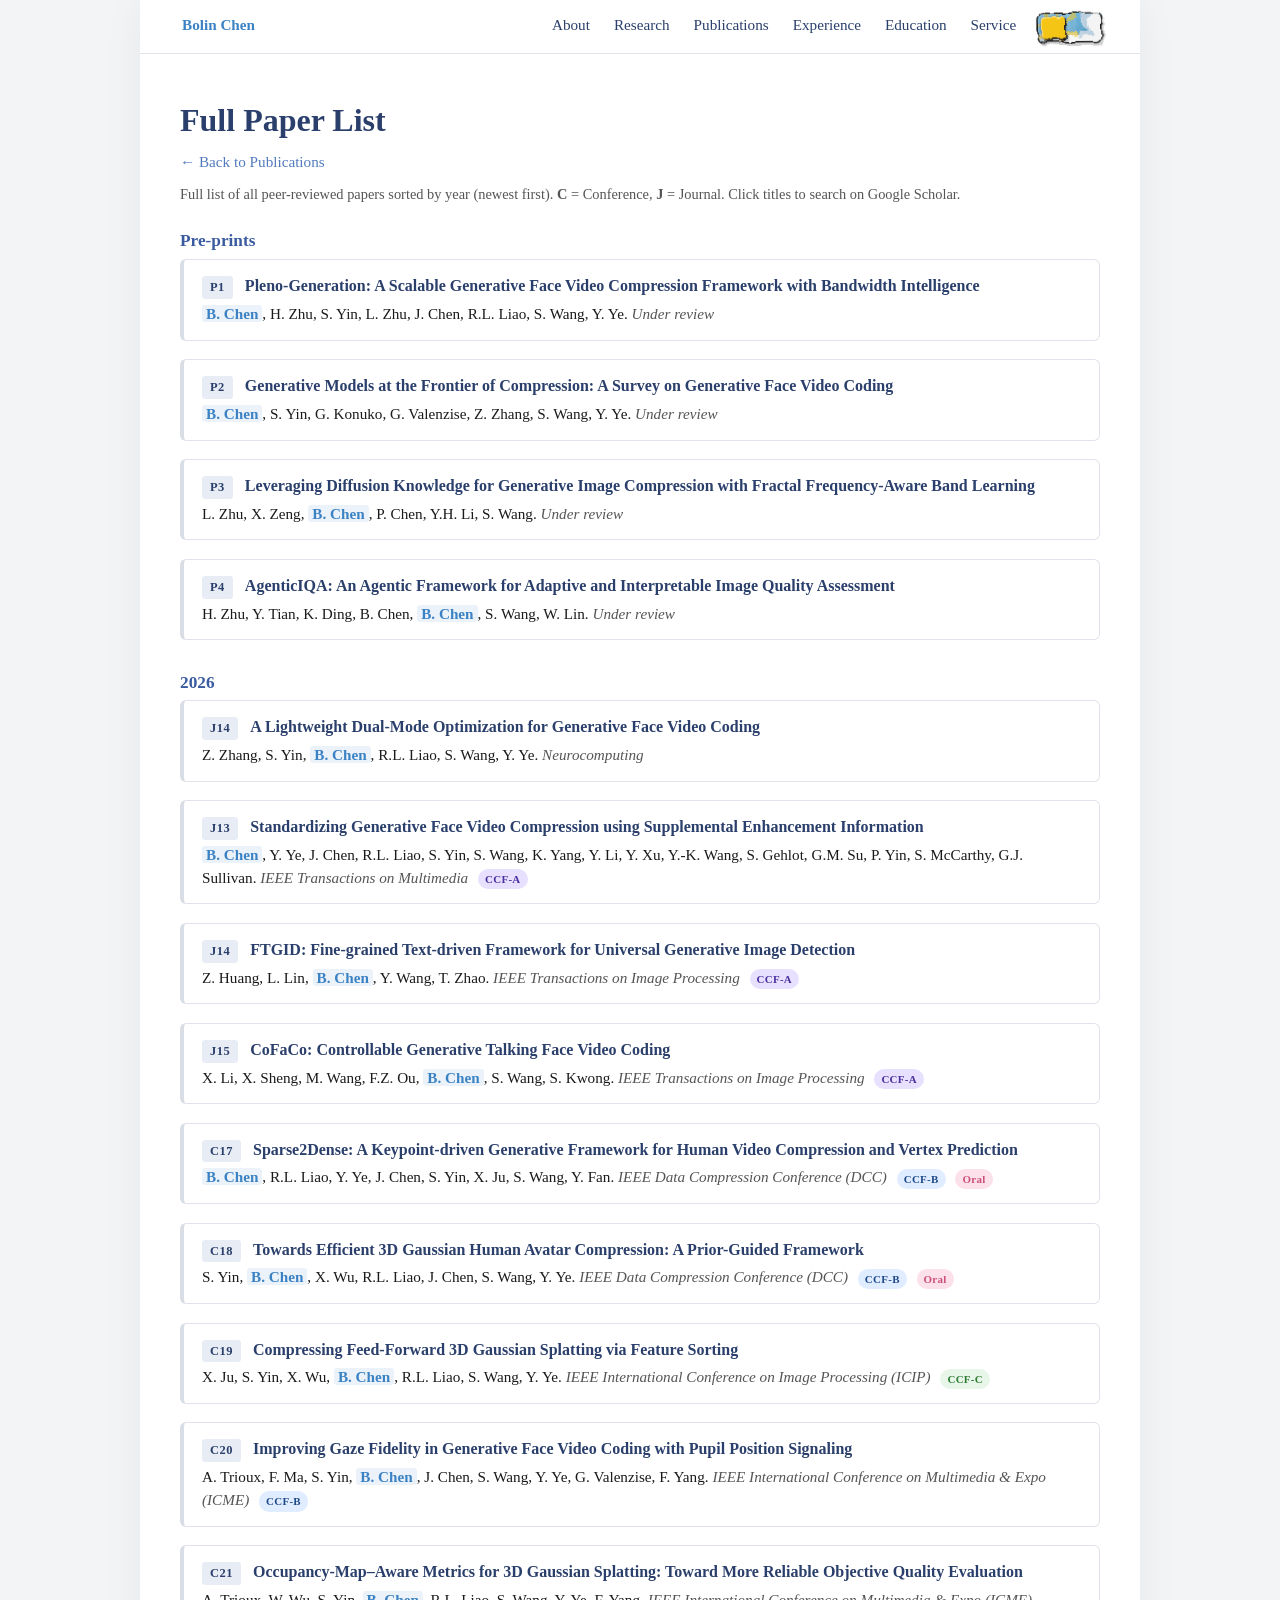
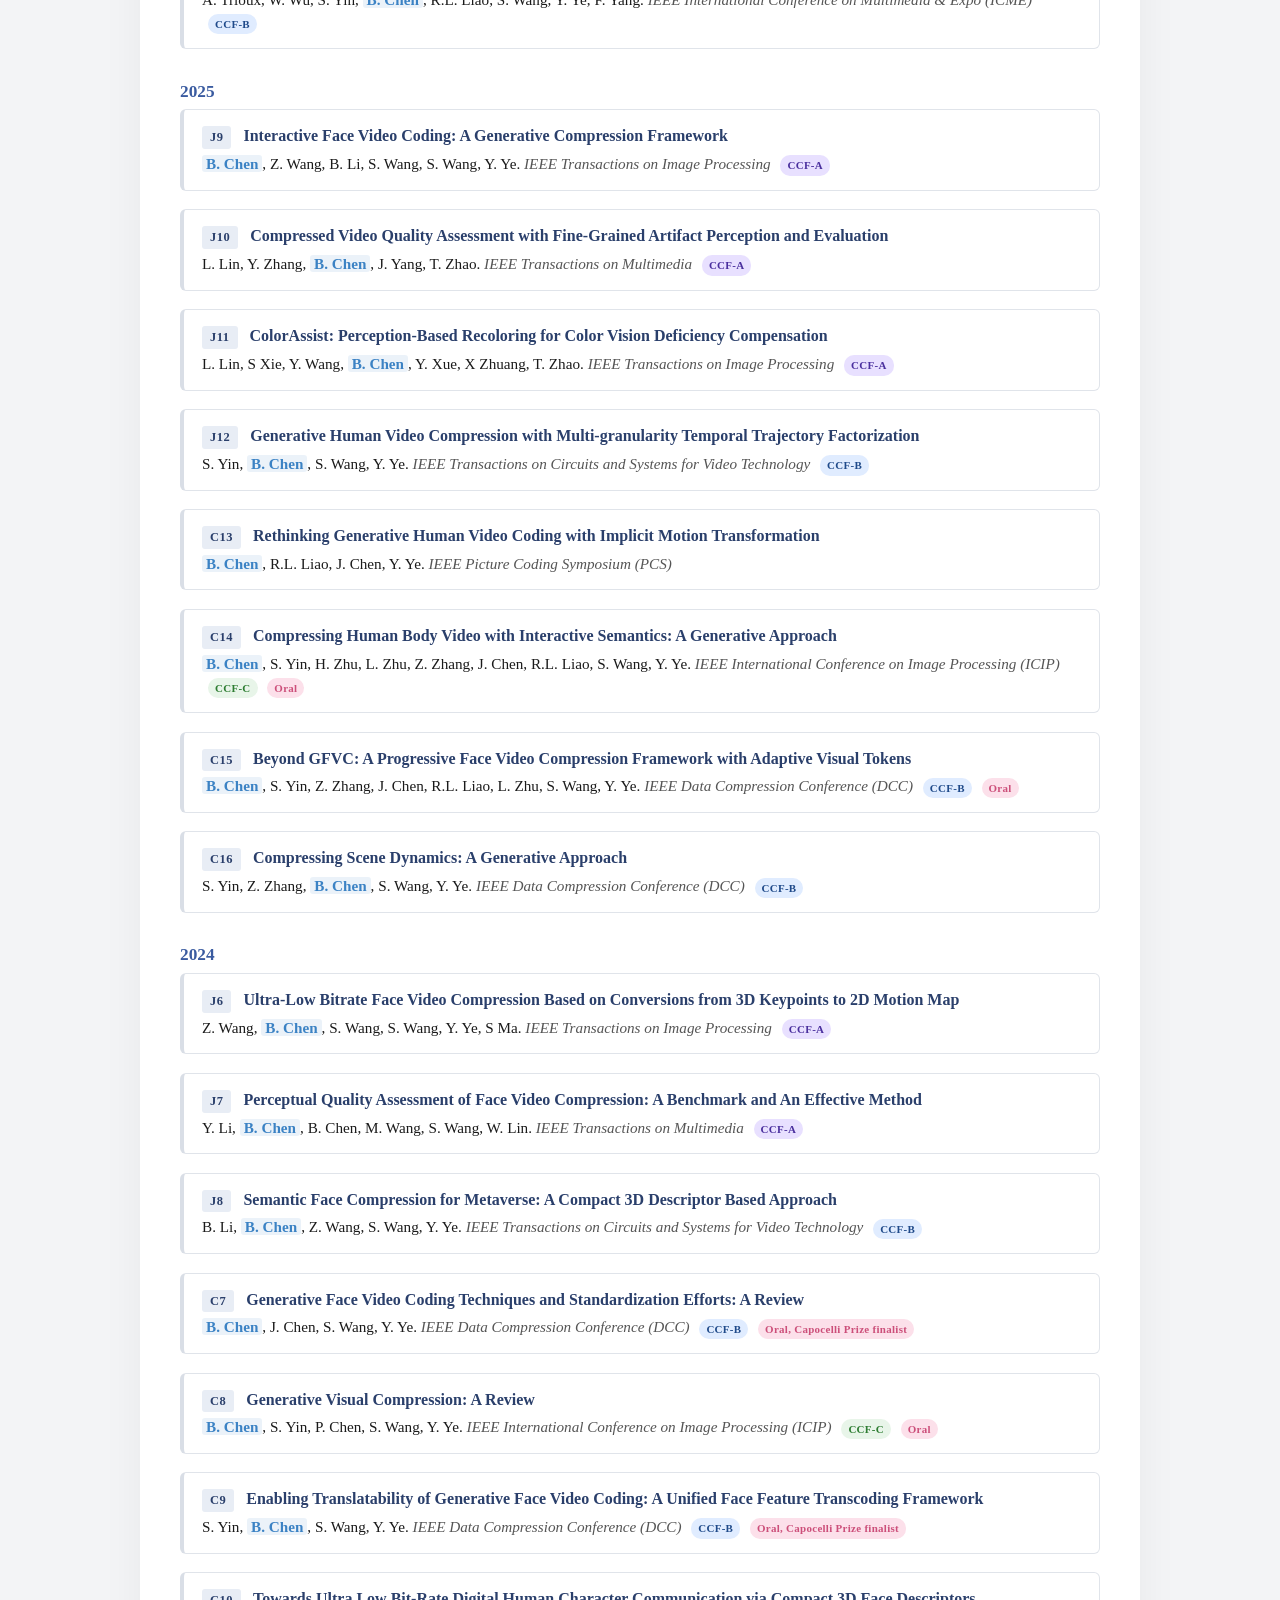
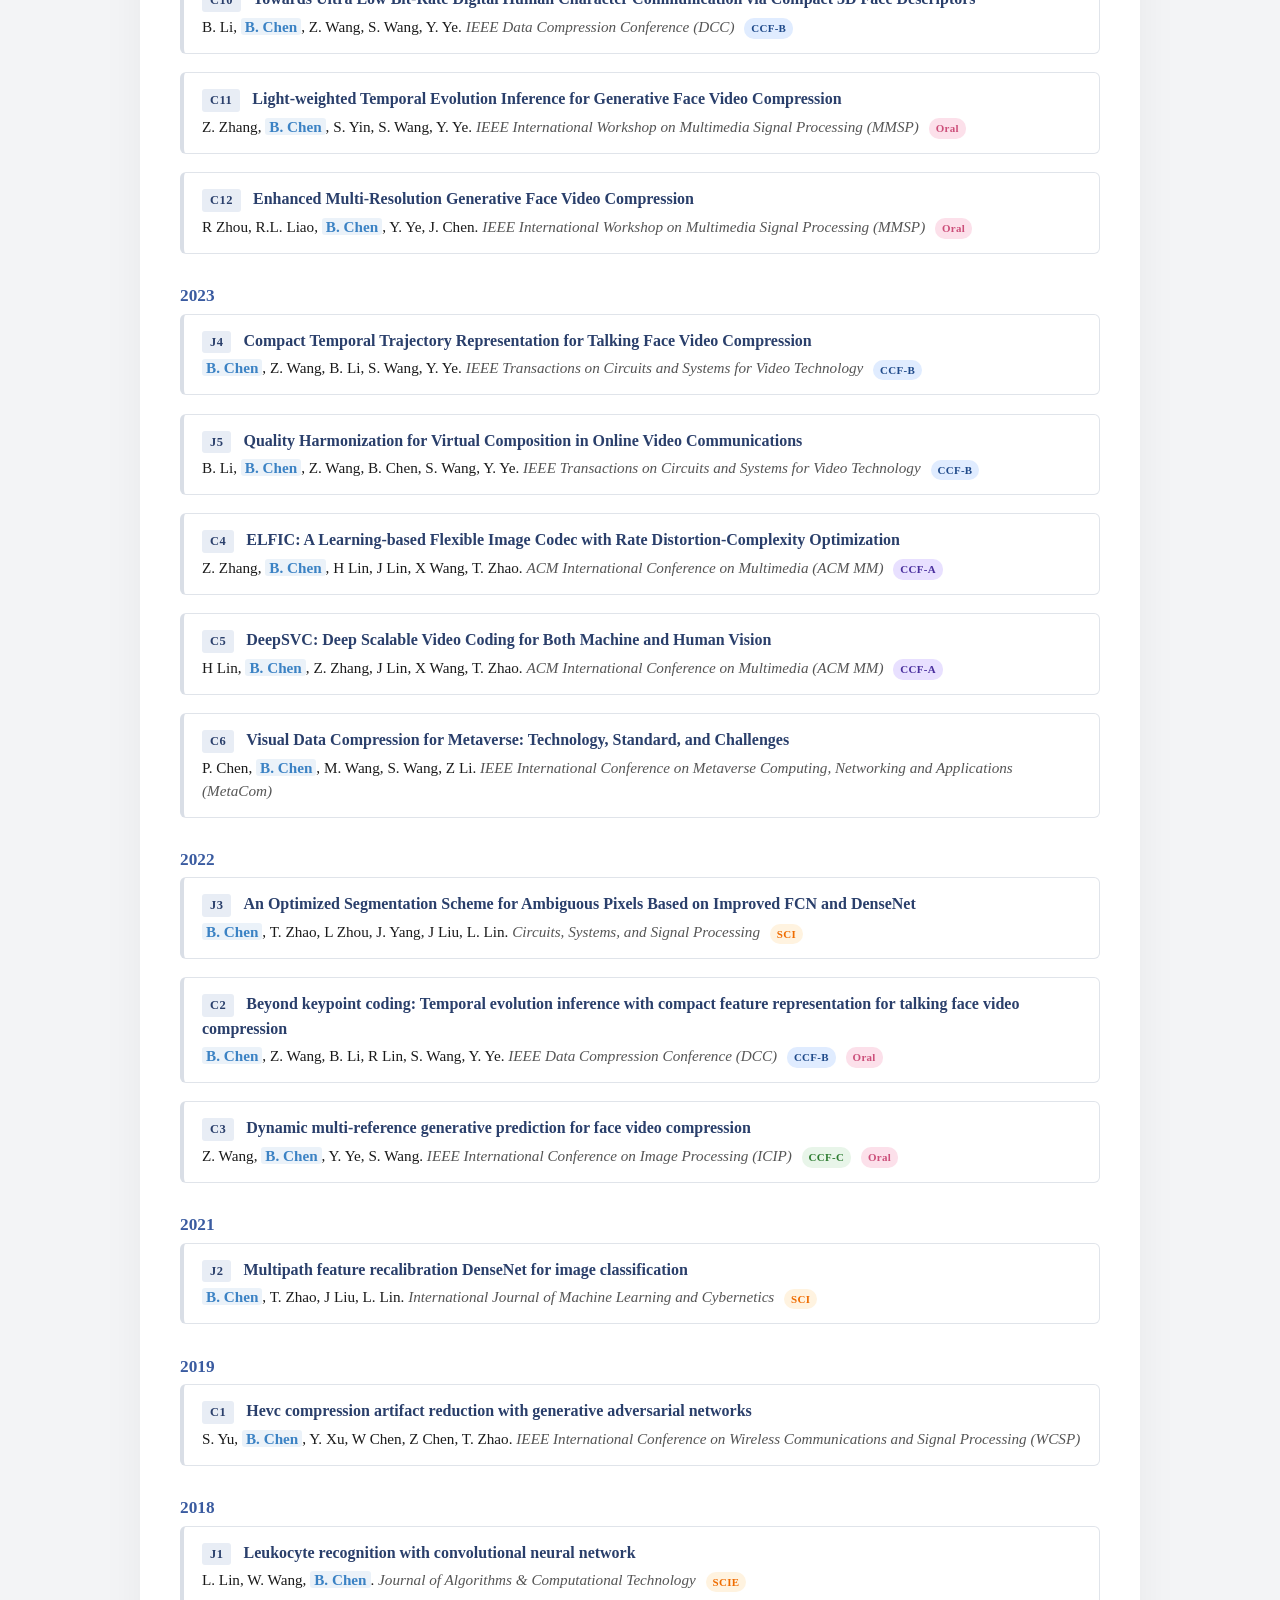
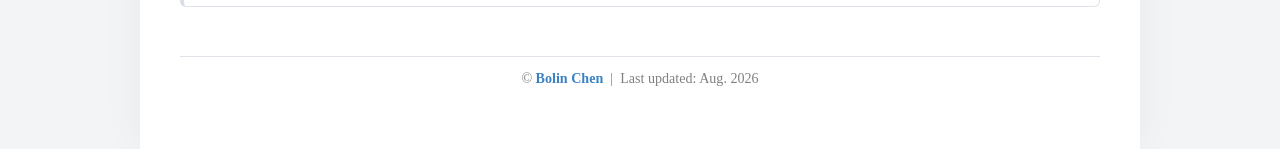
==== commit 50bacff0: "Update full-papers.html" ====
--- a/full-papers.html
+++ b/full-papers.html
@@ -107,11 +107,6 @@
     </li>
     <li class="pub-item">
       <span class="pub-tag">P4</span>
-      <a class="pub-title" target="_blank" href="https://scholar.google.com/scholar?q=A%20Lightweight%20Dual-Mode%20Optimization%20for%20Generative%20Face%20Video%20Coding">A Lightweight Dual-Mode Optimization for Generative Face Video Coding</a>
-      <span class="pub-authors">Z. Zhang, S. Yin, <span class="author-self">B. Chen</span>, R.L. Liao, S. Wang, Y. Ye. <span class="pub-venue">Under review</span></span>
-    </li>
-    <li class="pub-item">
-      <span class="pub-tag">P5</span>
       <a class="pub-title" target="_blank" href="https://scholar.google.com/scholar?q=AgenticIQA%3A%20An%20Agentic%20Framework%20for%20Adaptive%20and%20Interpretable%20Image%20Quality%20Assessment">AgenticIQA: An Agentic Framework for Adaptive and Interpretable Image Quality Assessment</a>
       <span class="pub-authors">H. Zhu, Y. Tian, K. Ding, B. Chen, <span class="author-self">B. Chen</span>, S. Wang, W. Lin. <span class="pub-venue">Under review</span></span>
     </li>
@@ -119,6 +114,11 @@
 
   <h3>2026</h3>
   <ul class="pub-list">
+    <li class="pub-item">
+      <span class="pub-tag">J14</span>
+      <a class="pub-title" target="_blank" href="https://scholar.google.com/scholar?q=A%20Lightweight%20Dual-Mode%20Optimization%20for%20Generative%20Face%20Video%20Coding">A Lightweight Dual-Mode Optimization for Generative Face Video Coding</a>
+      <span class="pub-authors">Z. Zhang, S. Yin, <span class="author-self">B. Chen</span>, R.L. Liao, S. Wang, Y. Ye. <span class="pub-venue">Neurocomputing</span></span>
+    </li>
     <li class="pub-item">
       <span class="pub-tag">J13</span>
       <a class="pub-title" target="_blank" href="https://scholar.google.com/scholar?q=Standardizing%20Generative%20Face%20Video%20Compression%20using%20Supplemental%20Enhancement%20Information">Standardizing Generative Face Video Compression using Supplemental Enhancement Information</a>
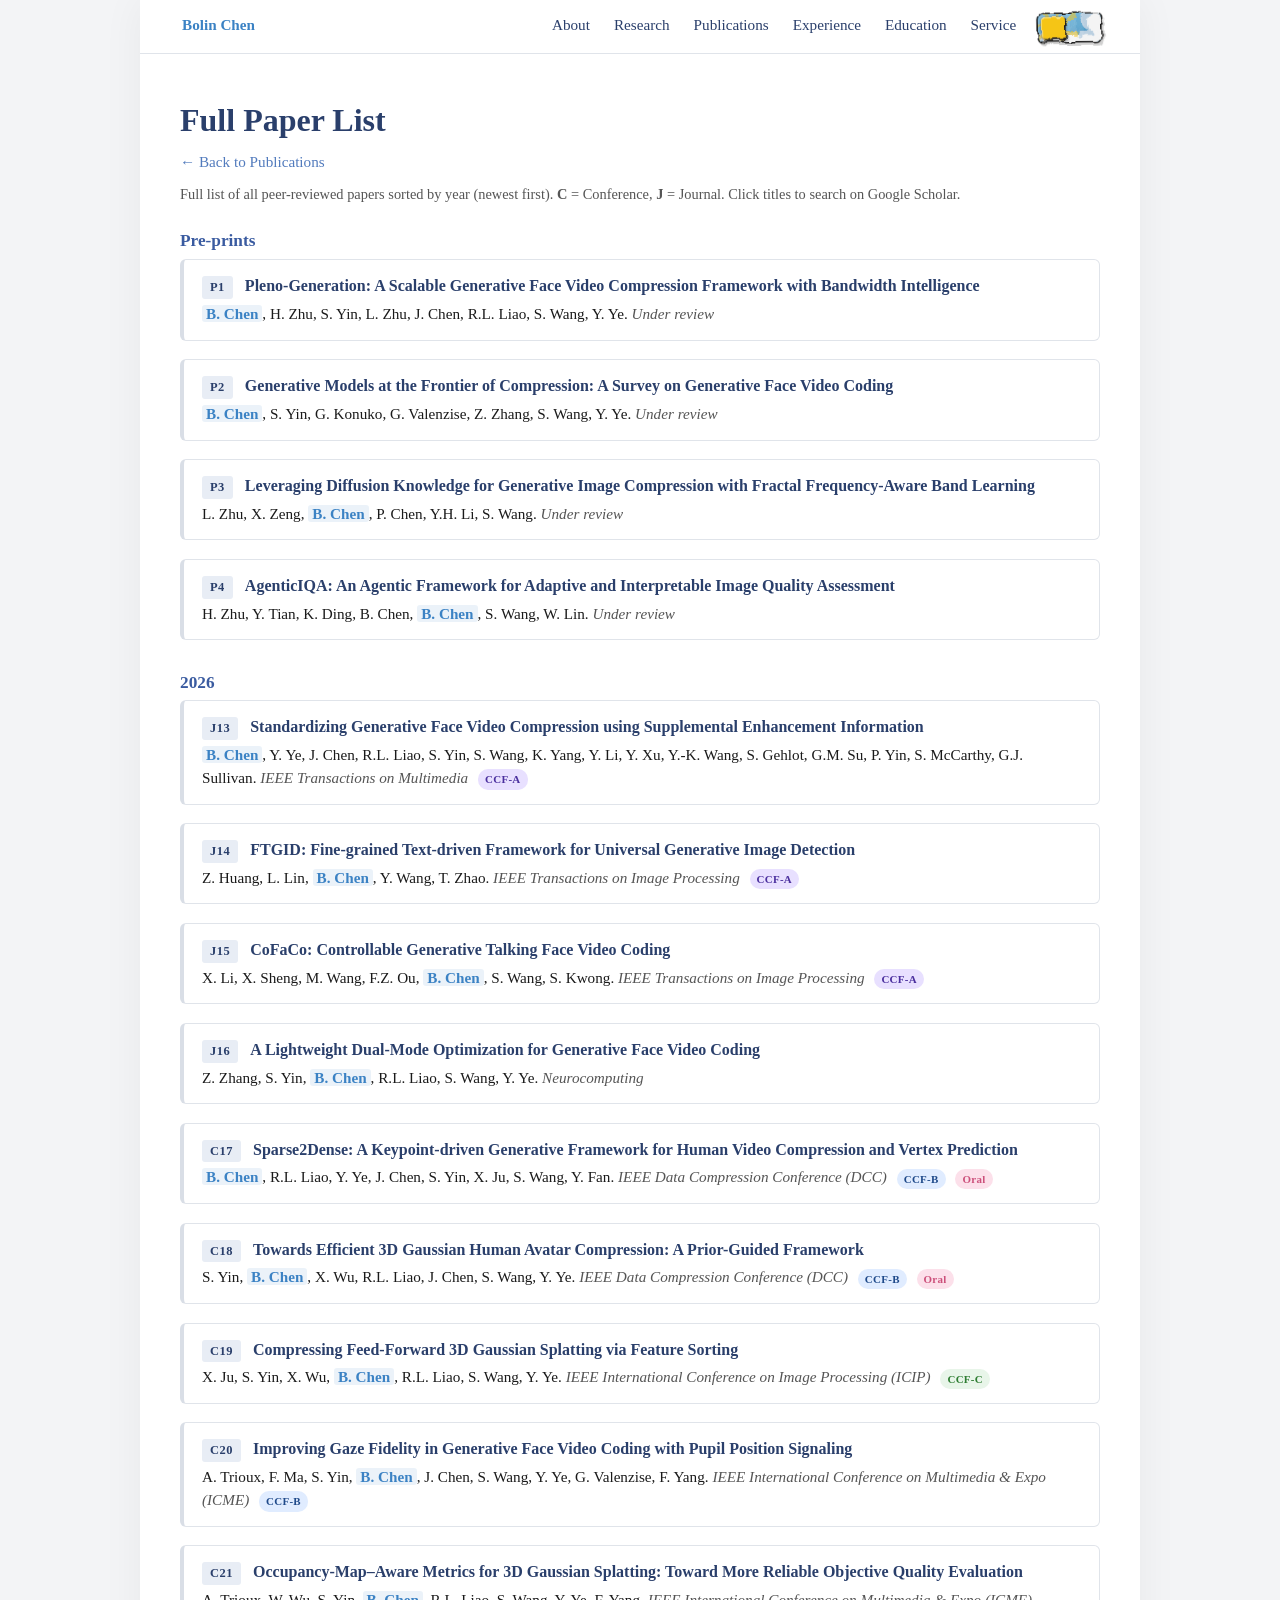
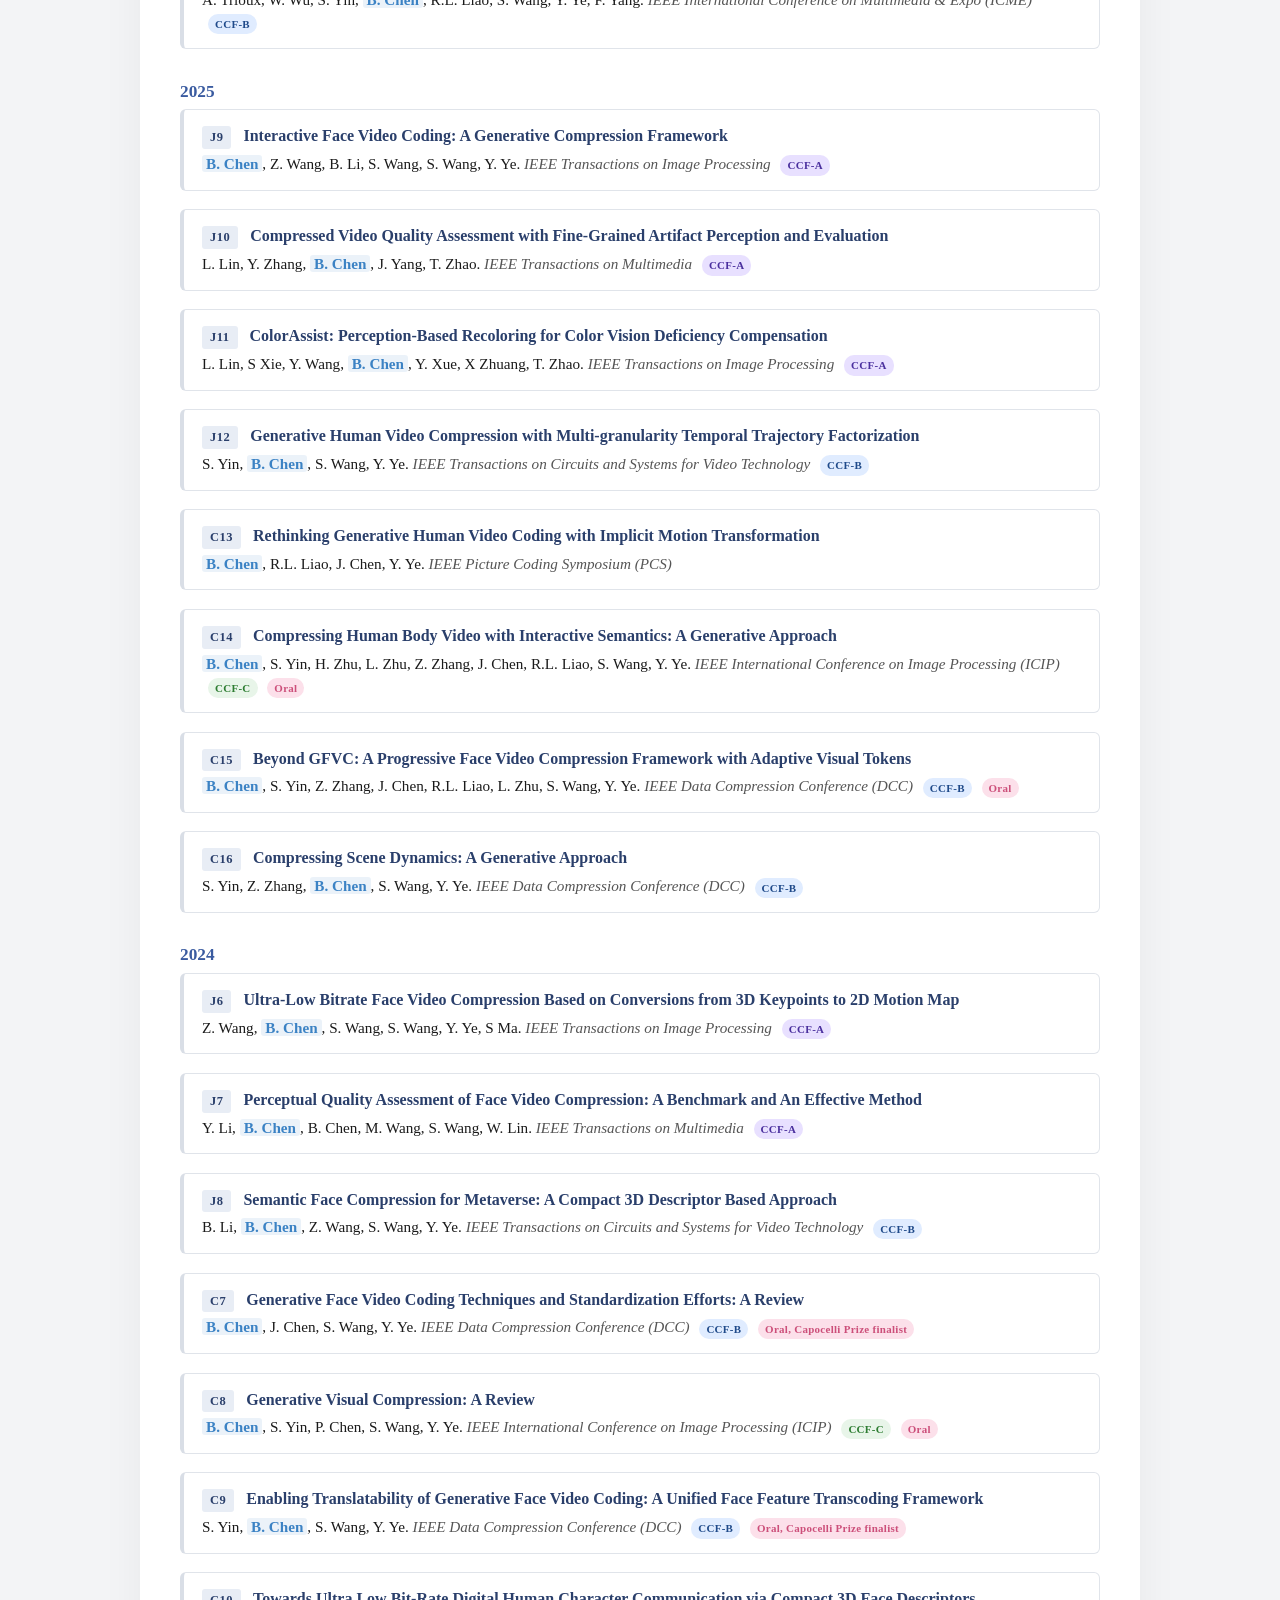
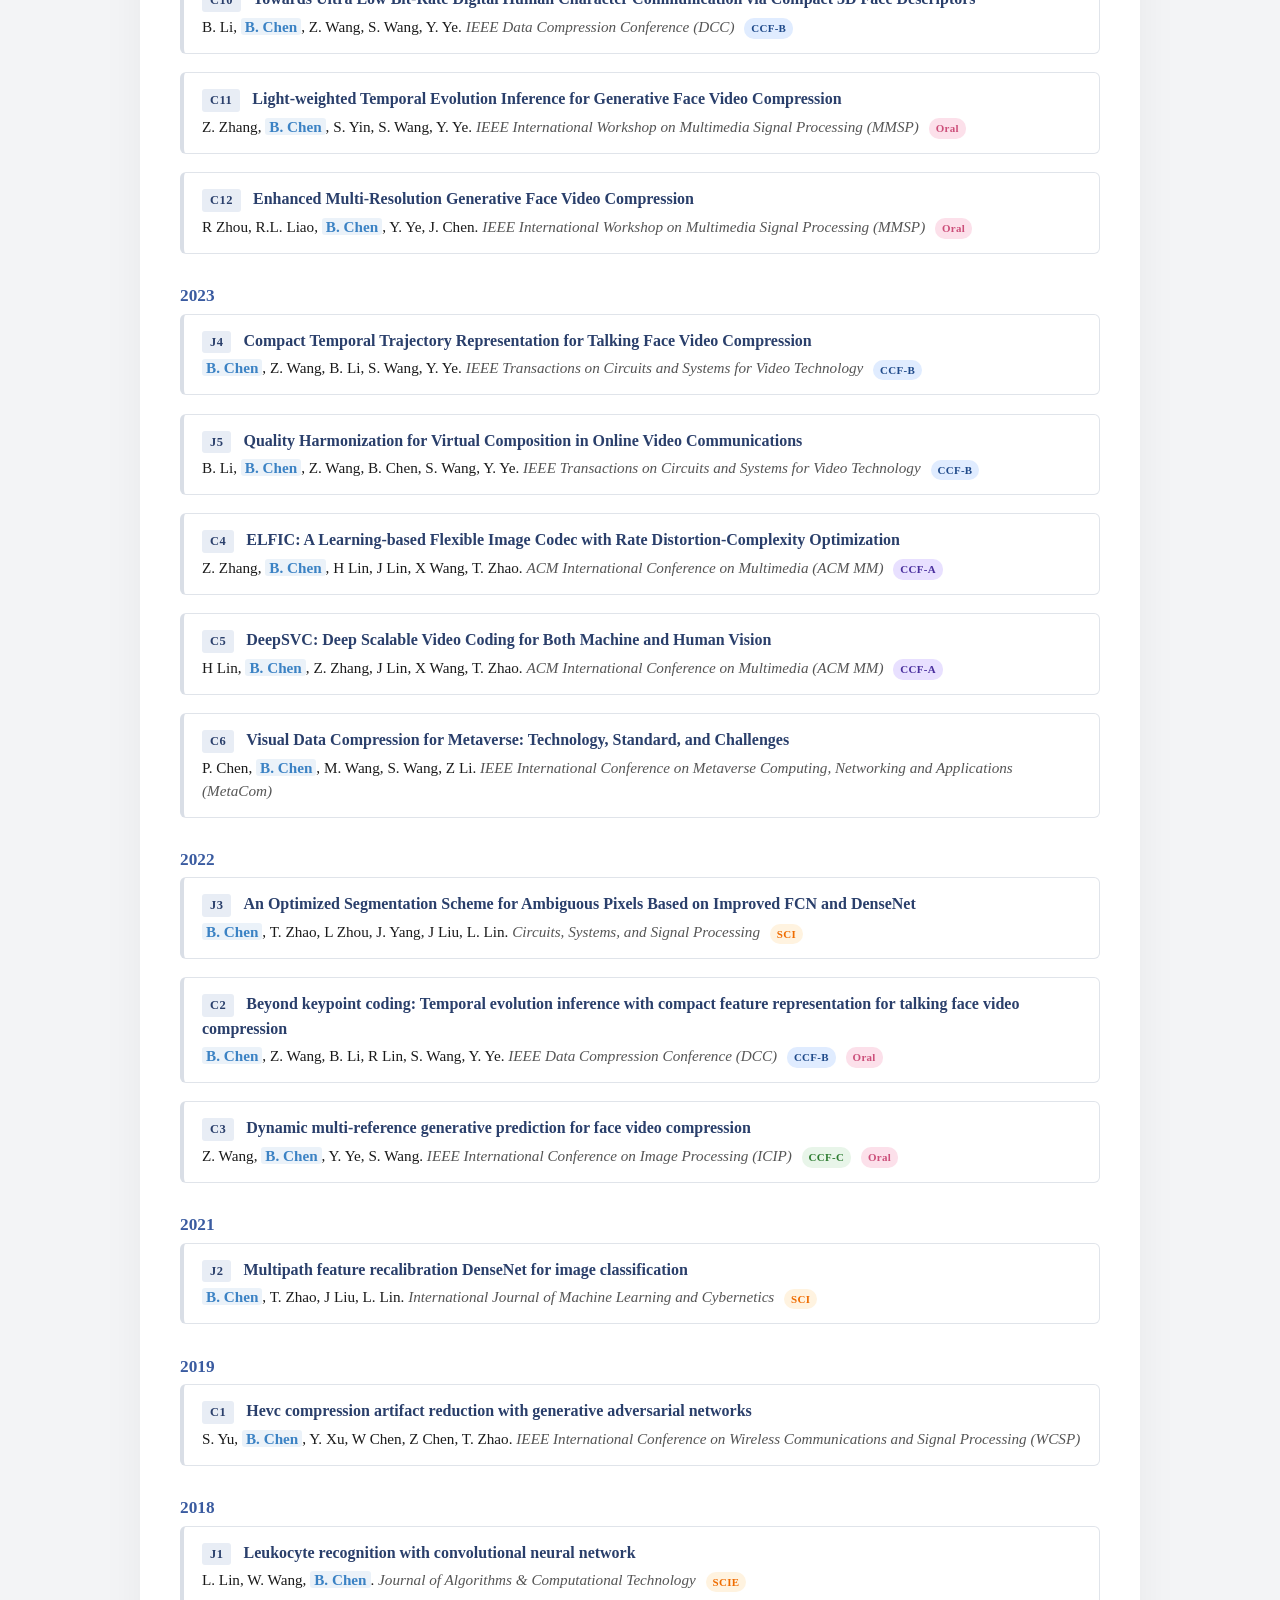
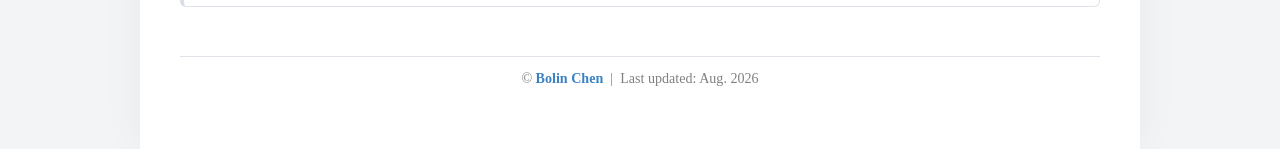
==== commit bca6ce8d: "Update full-papers.html" ====
--- a/full-papers.html
+++ b/full-papers.html
@@ -115,11 +115,6 @@
   <h3>2026</h3>
   <ul class="pub-list">
     <li class="pub-item">
-      <span class="pub-tag">J14</span>
-      <a class="pub-title" target="_blank" href="https://scholar.google.com/scholar?q=A%20Lightweight%20Dual-Mode%20Optimization%20for%20Generative%20Face%20Video%20Coding">A Lightweight Dual-Mode Optimization for Generative Face Video Coding</a>
-      <span class="pub-authors">Z. Zhang, S. Yin, <span class="author-self">B. Chen</span>, R.L. Liao, S. Wang, Y. Ye. <span class="pub-venue">Neurocomputing</span></span>
-    </li>
-    <li class="pub-item">
       <span class="pub-tag">J13</span>
       <a class="pub-title" target="_blank" href="https://scholar.google.com/scholar?q=Standardizing%20Generative%20Face%20Video%20Compression%20using%20Supplemental%20Enhancement%20Information">Standardizing Generative Face Video Compression using Supplemental Enhancement Information</a>
       <span class="pub-authors"><span class="author-self">B. Chen</span>, Y. Ye, J. Chen, R.L. Liao, S. Yin, S. Wang, K. Yang, Y. Li, Y. Xu, Y.-K. Wang, S. Gehlot, G.M. Su, P. Yin, S. McCarthy, G.J. Sullivan. <span class="pub-venue">IEEE Transactions on Multimedia</span> <span class="badge badge-ccfa">CCF-A</span></span>
@@ -135,6 +130,11 @@
       <span class="pub-authors">X. Li, X. Sheng, M. Wang, F.Z. Ou, <span class="author-self">B. Chen</span>, S. Wang, S. Kwong. <span class="pub-venue">IEEE Transactions on Image Processing</span> <span class="badge badge-ccfa">CCF-A</span></span>
     </li>
     <li class="pub-item">
+      <span class="pub-tag">J16</span>
+      <a class="pub-title" target="_blank" href="https://scholar.google.com/scholar?q=A%20Lightweight%20Dual-Mode%20Optimization%20for%20Generative%20Face%20Video%20Coding">A Lightweight Dual-Mode Optimization for Generative Face Video Coding</a>
+      <span class="pub-authors">Z. Zhang, S. Yin, <span class="author-self">B. Chen</span>, R.L. Liao, S. Wang, Y. Ye. <span class="pub-venue">Neurocomputing</span></span>
+    </li>
+    <li class="pub-item">
       <span class="pub-tag">C17</span>
       <a class="pub-title" target="_blank" href="https://scholar.google.com/scholar?q=Sparse2Dense%3A%20A%20Keypoint-driven%20Generative%20Framework%20for%20Human%20Video%20Compression%20and%20Vertex%20Prediction">Sparse2Dense: A Keypoint-driven Generative Framework for Human Video Compression and Vertex Prediction</a>
       <span class="pub-authors"><span class="author-self">B. Chen</span>, R.L. Liao, Y. Ye, J. Chen, S. Yin, X. Ju, S. Wang, Y. Fan. <span class="pub-venue">IEEE Data Compression Conference (DCC)</span> <span class="badge badge-ccfb">CCF-B</span> <span class="badge badge-first">Oral</span></span>
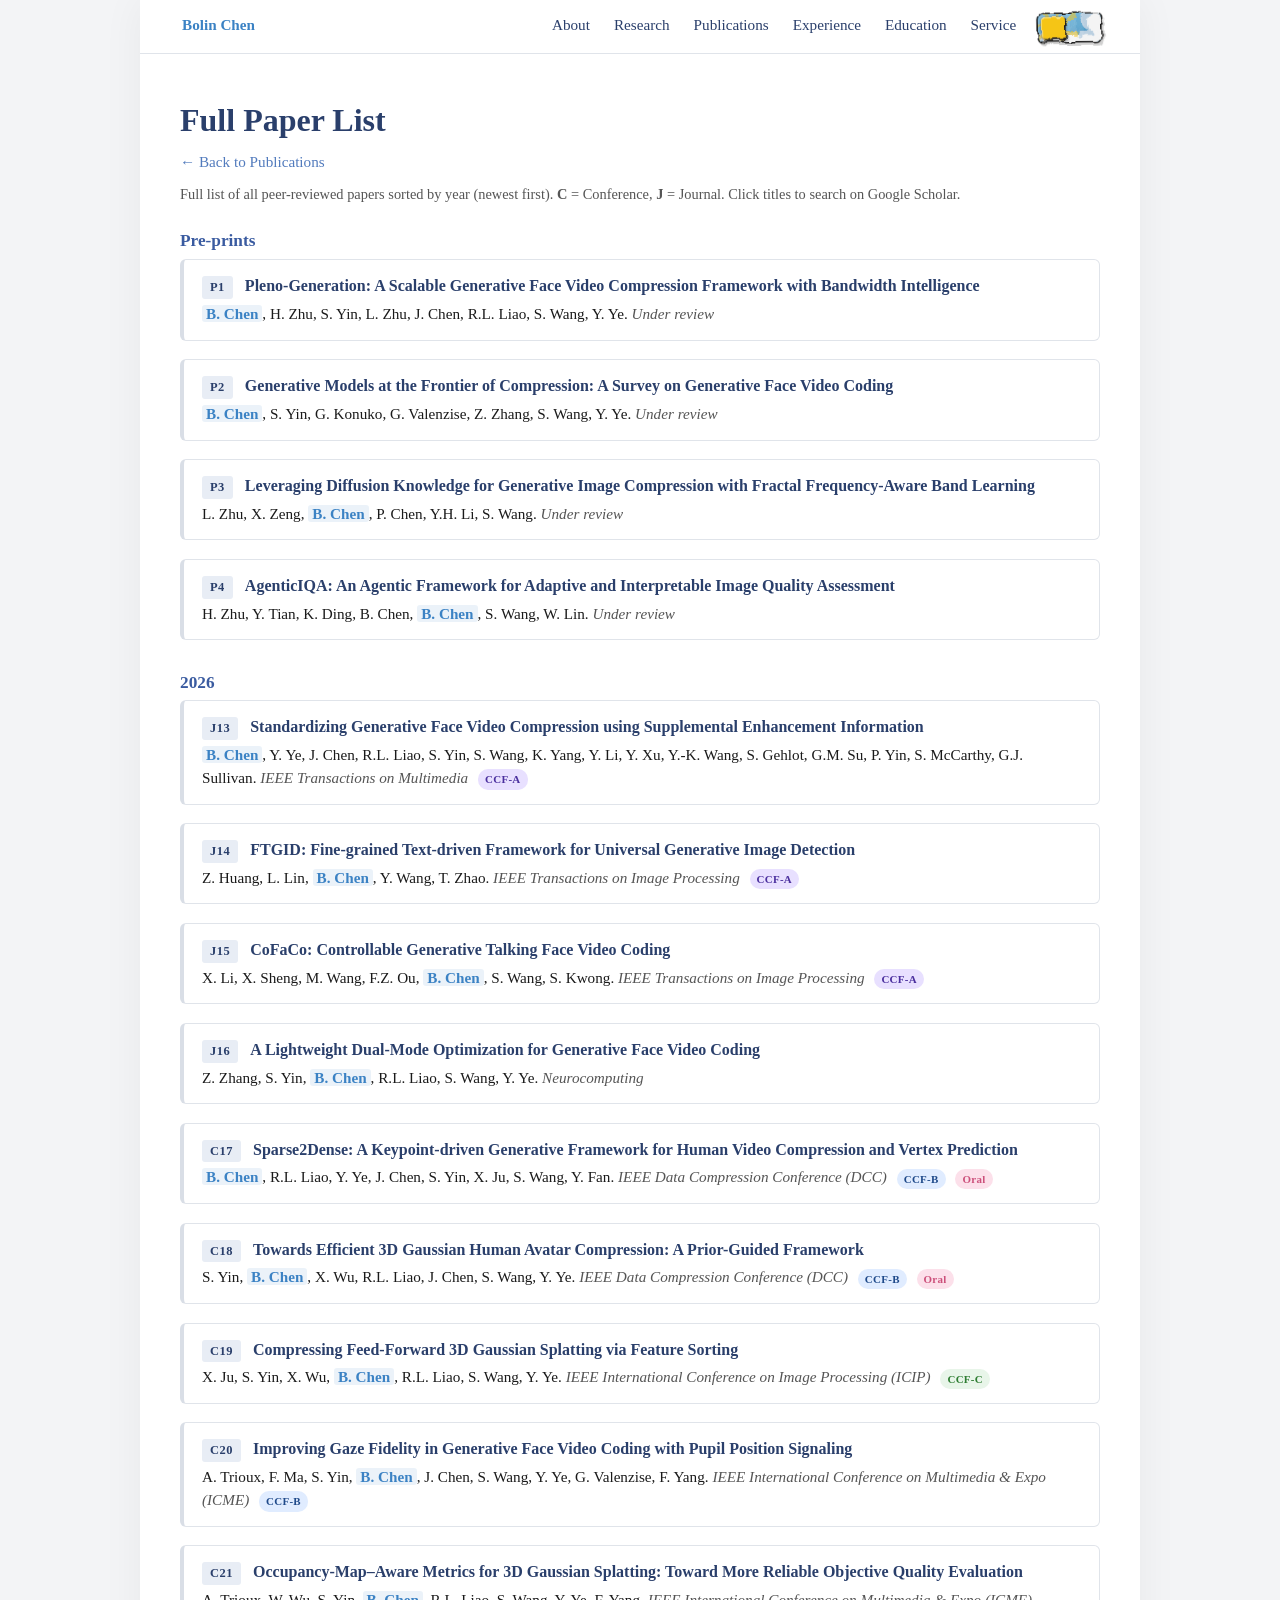
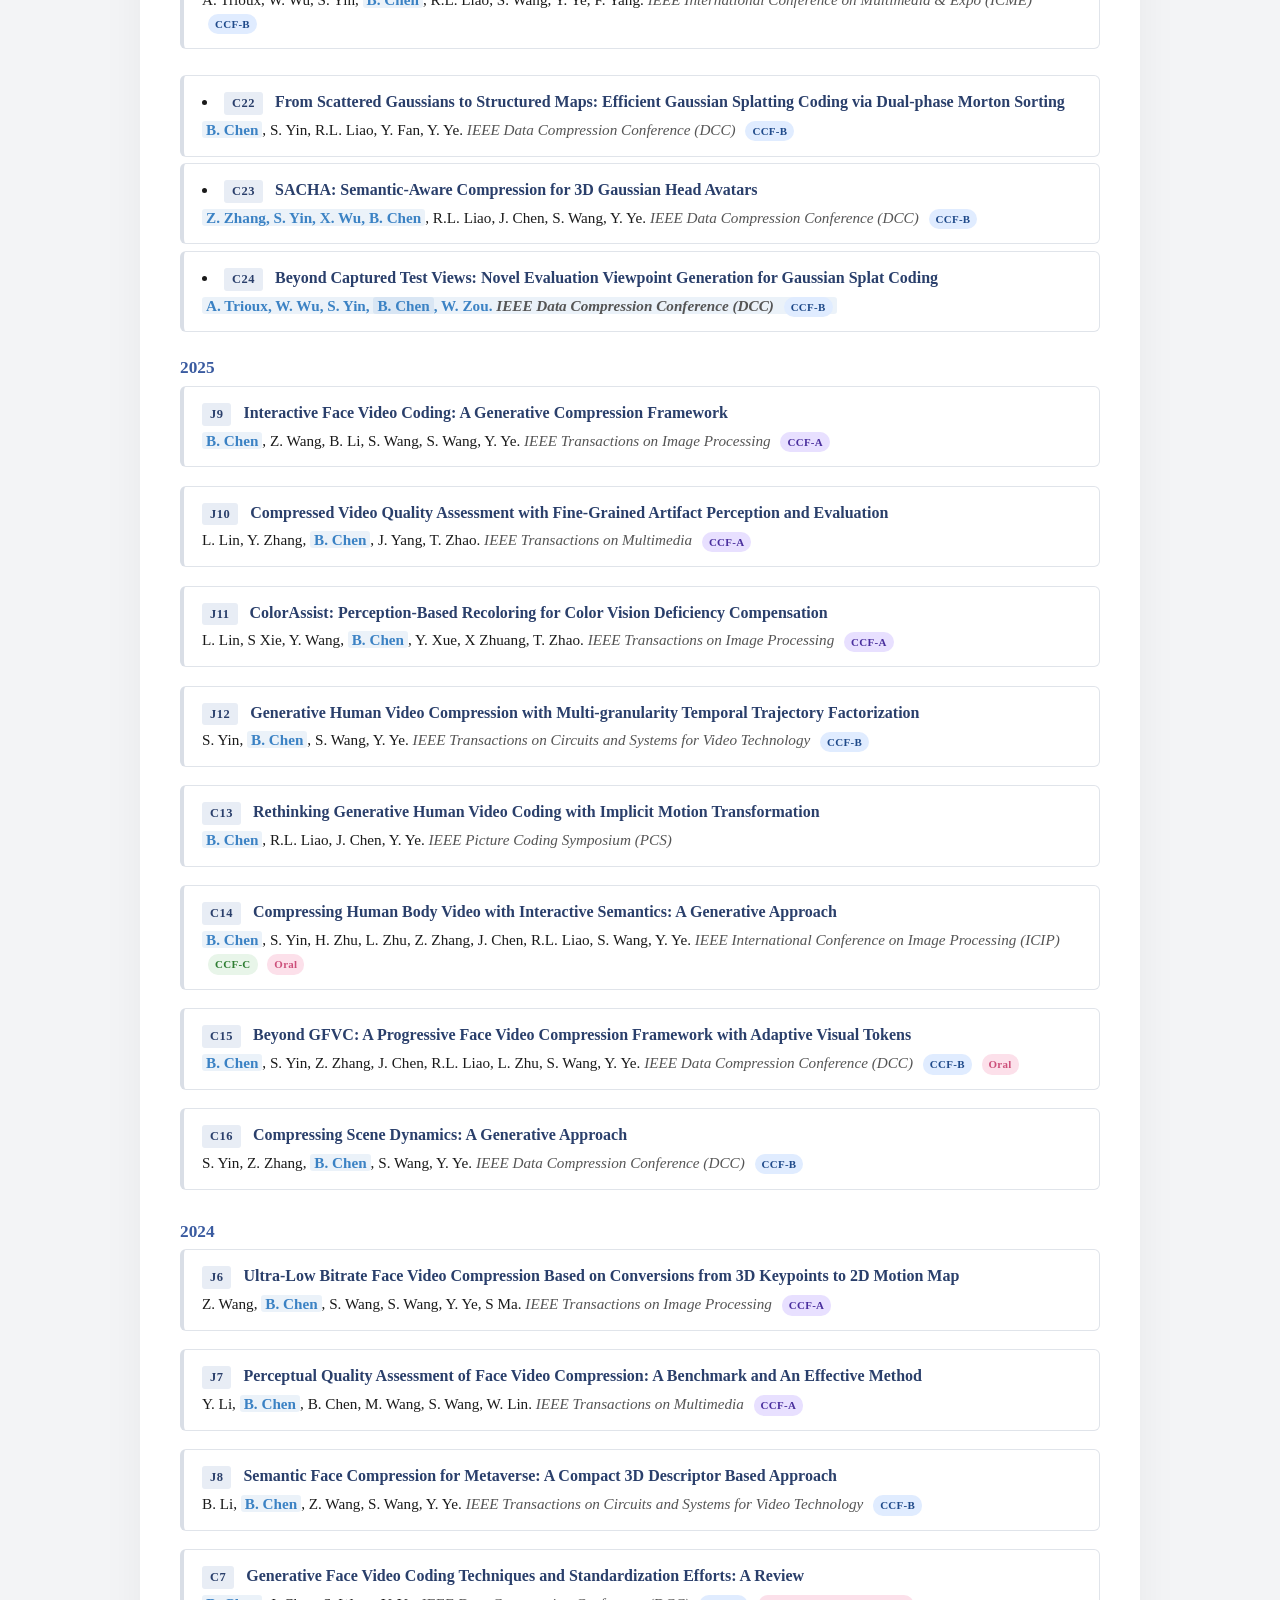
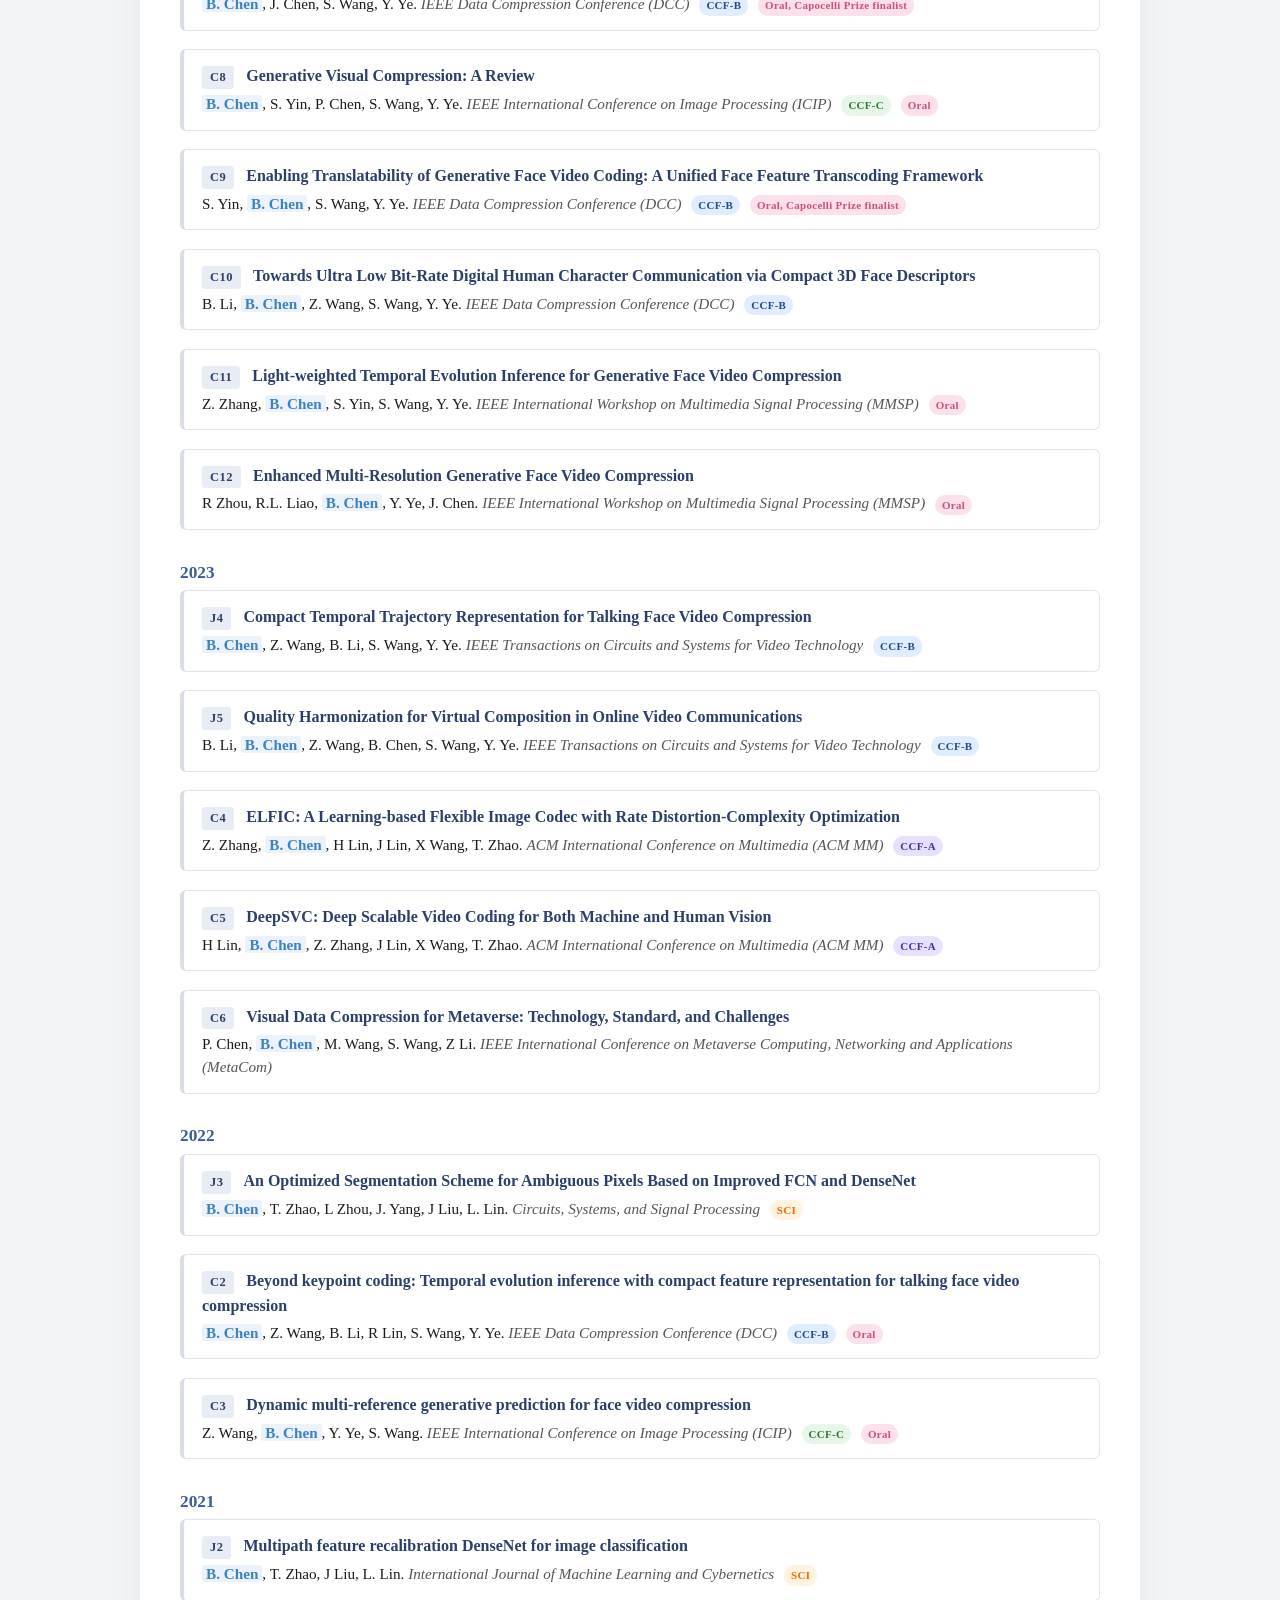
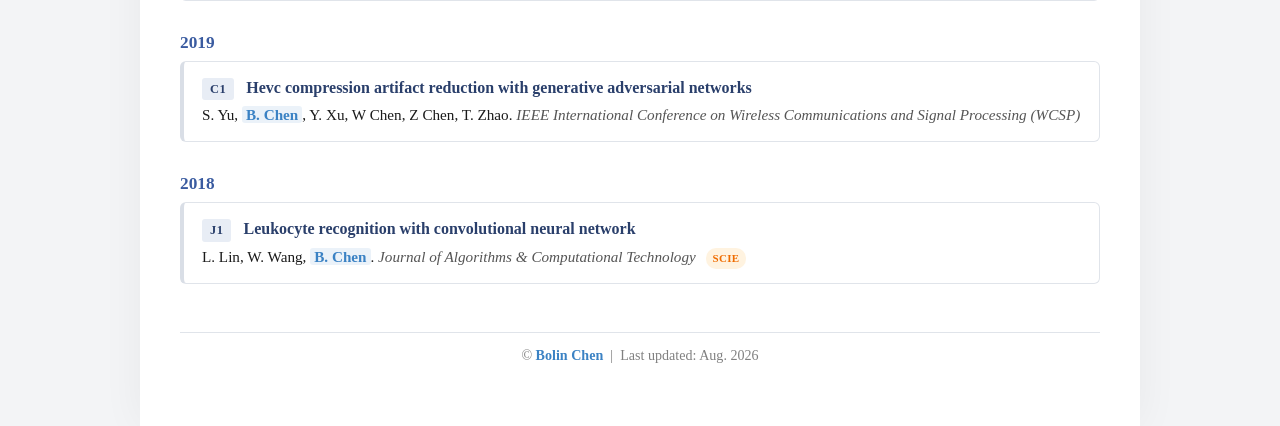
==== commit c3f33f07: "Update full-papers.html" ====
--- a/full-papers.html
+++ b/full-papers.html
@@ -160,6 +160,27 @@
       <span class="pub-authors">A. Trioux, W. Wu, S. Yin, <span class="author-self">B. Chen</span>, R.L. Liao, S. Wang, Y. Ye, F. Yang. <span class="pub-venue">IEEE International Conference on Multimedia &amp; Expo (ICME)</span> <span class="badge badge-ccfb">CCF-B</span></span>
     </li>
   </ul>
+  </li>
+    <li class="pub-item">
+      <span class="pub-tag">C22</span>
+      <a class="pub-title" target="_blank" href="https://scholar.google.com/citations?view_op=view_citation&hl=zh-CN&user=Z30kLzgAAAAJ&sortby=pubdate&citation_for_view=Z30kLzgAAAAJ:70eg2SAEIzsC">From Scattered Gaussians to Structured Maps: Efficient Gaussian Splatting Coding via Dual-phase Morton Sorting</a>
+      <span class="pub-authors"> <span class="author-self">B. Chen</span>, S. Yin, R.L. Liao, Y. Fan, Y. Ye. <span class="pub-venue">IEEE Data Compression Conference (DCC)</span> <span class="badge badge-ccfb">CCF-B</span></span>
+    </li>
+  </ul>
+  </li>
+    <li class="pub-item">
+      <span class="pub-tag">C23</span>
+      <a class="pub-title" target="_blank" href="https://scholar.google.com/citations?view_op=view_citation&hl=zh-CN&user=Z30kLzgAAAAJ&sortby=pubdate&citation_for_view=Z30kLzgAAAAJ:35N4QoGY0k4C">SACHA: Semantic-Aware Compression for 3D Gaussian Head Avatars</a>
+      <span class="pub-authors"> <span class="author-self">Z. Zhang, S. Yin, X. Wu, B. Chen</span>, R.L. Liao, J. Chen, S. Wang, Y. Ye. <span class="pub-venue">IEEE Data Compression Conference (DCC)</span> <span class="badge badge-ccfb">CCF-B</span></span>
+    </li>
+  </ul>
+  </li>
+    <li class="pub-item">
+      <span class="pub-tag">C24</span>
+      <a class="pub-title" target="_blank" href="">Beyond Captured Test Views: Novel Evaluation Viewpoint Generation for Gaussian Splat Coding</a>
+      <span class="pub-authors"> <span class="author-self">A. Trioux, W. Wu, S. Yin, <span class="author-self">B. Chen</span>, W. Zou. <span class="pub-venue">IEEE Data Compression Conference (DCC)</span> <span class="badge badge-ccfb">CCF-B</span></span>
+    </li>
+  </ul>  
 
   <h3>2025</h3>
   <ul class="pub-list">
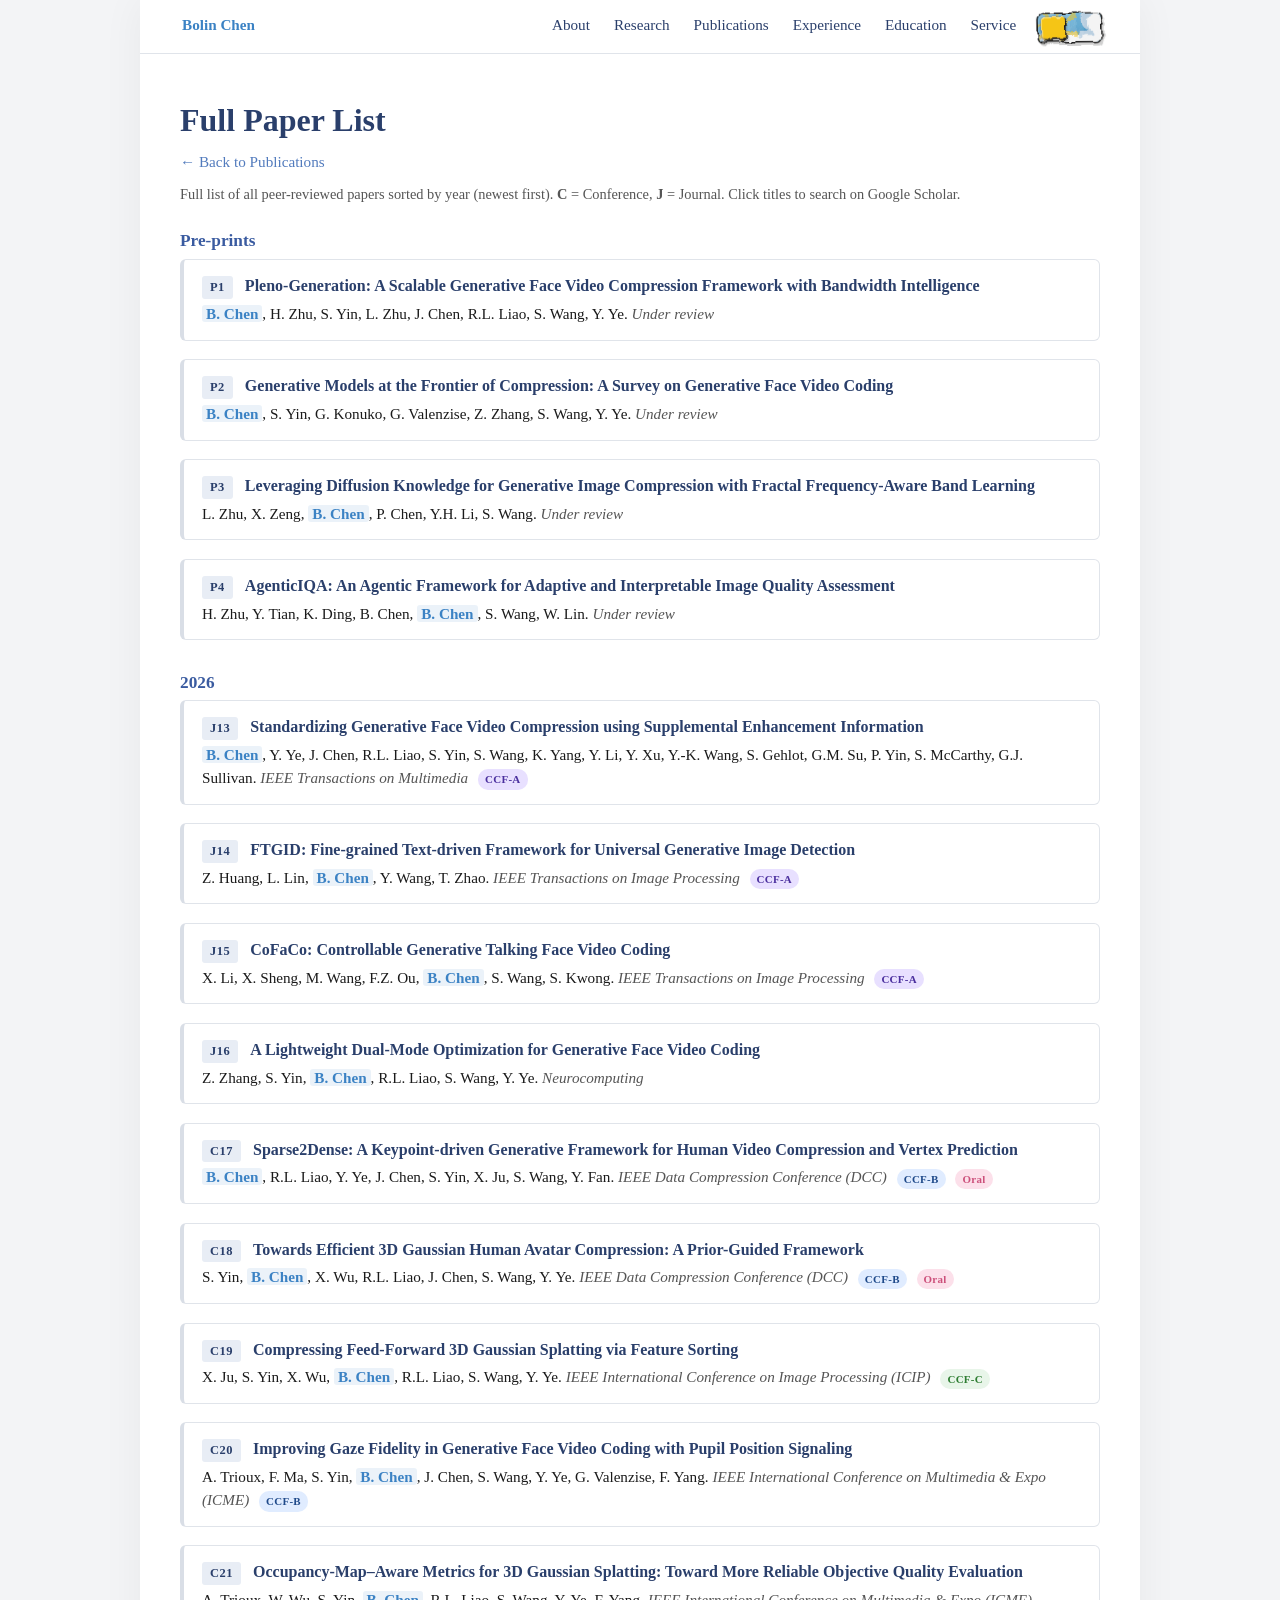
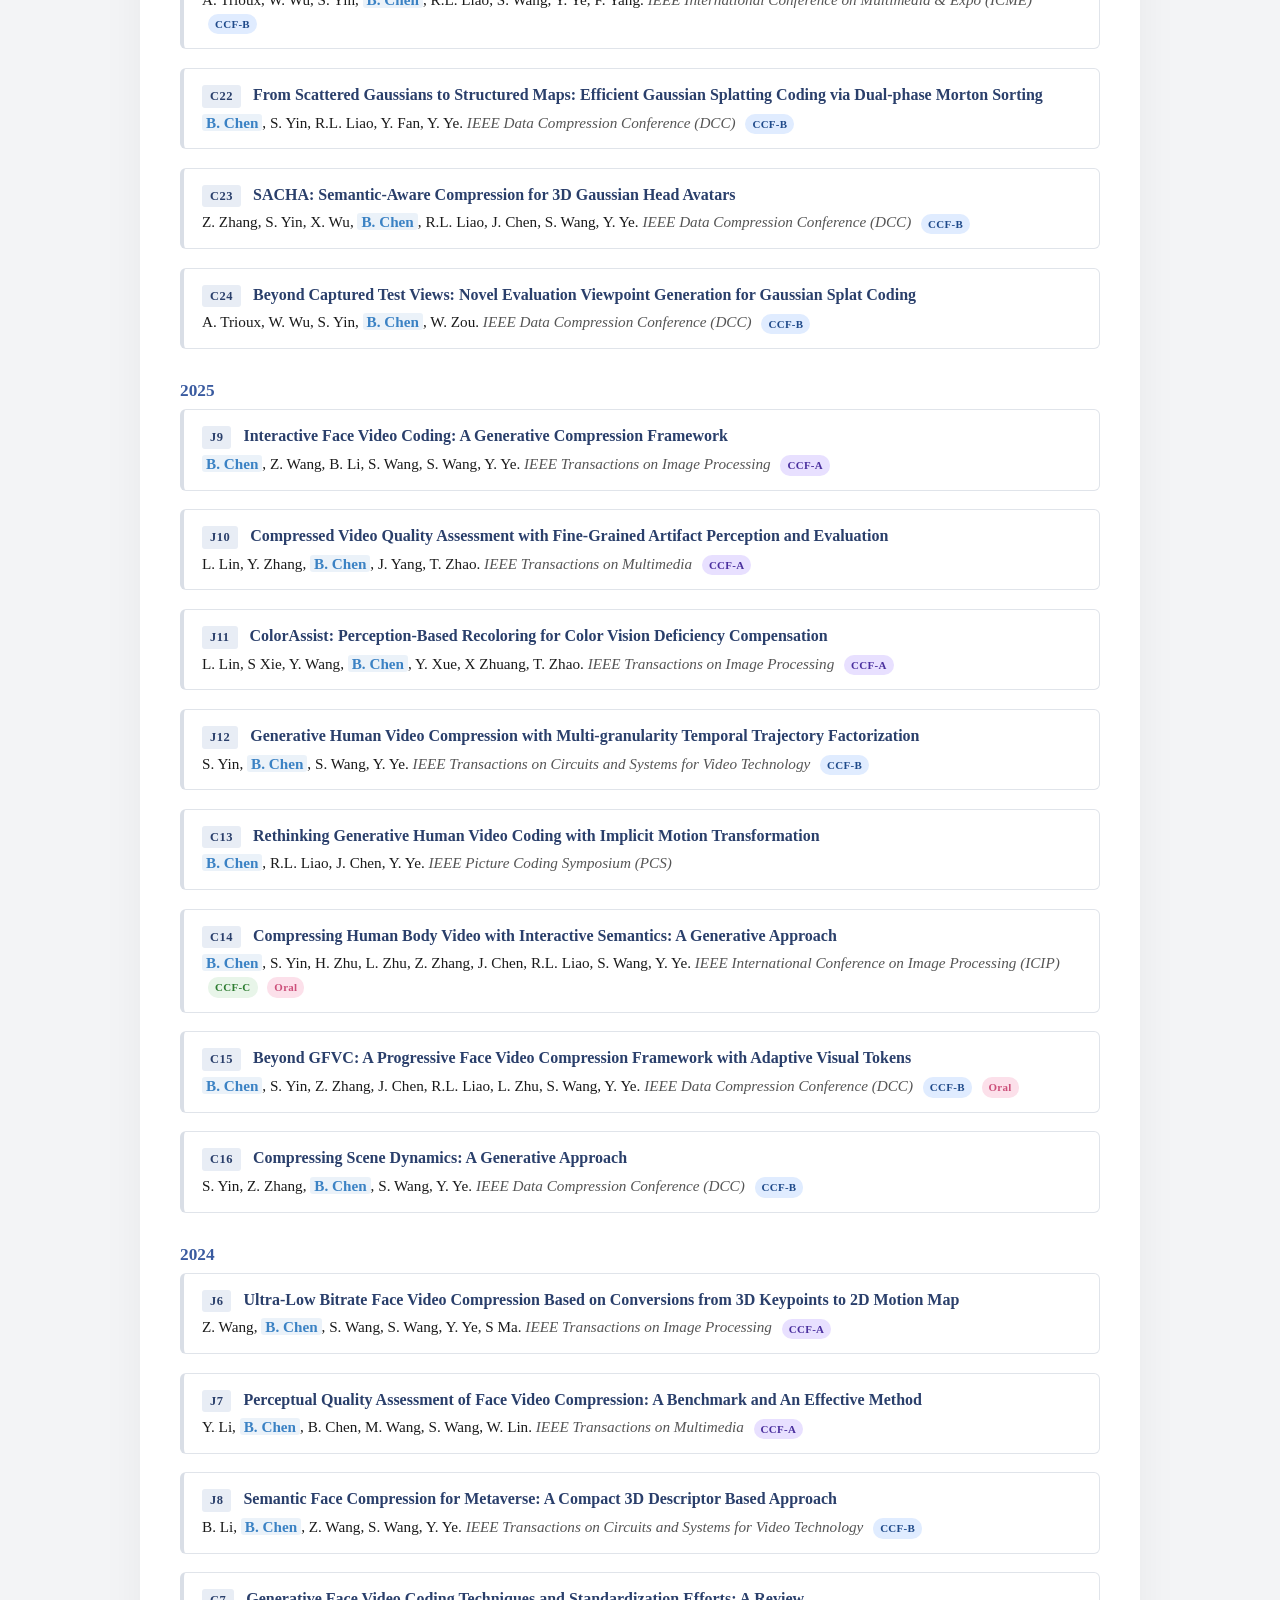
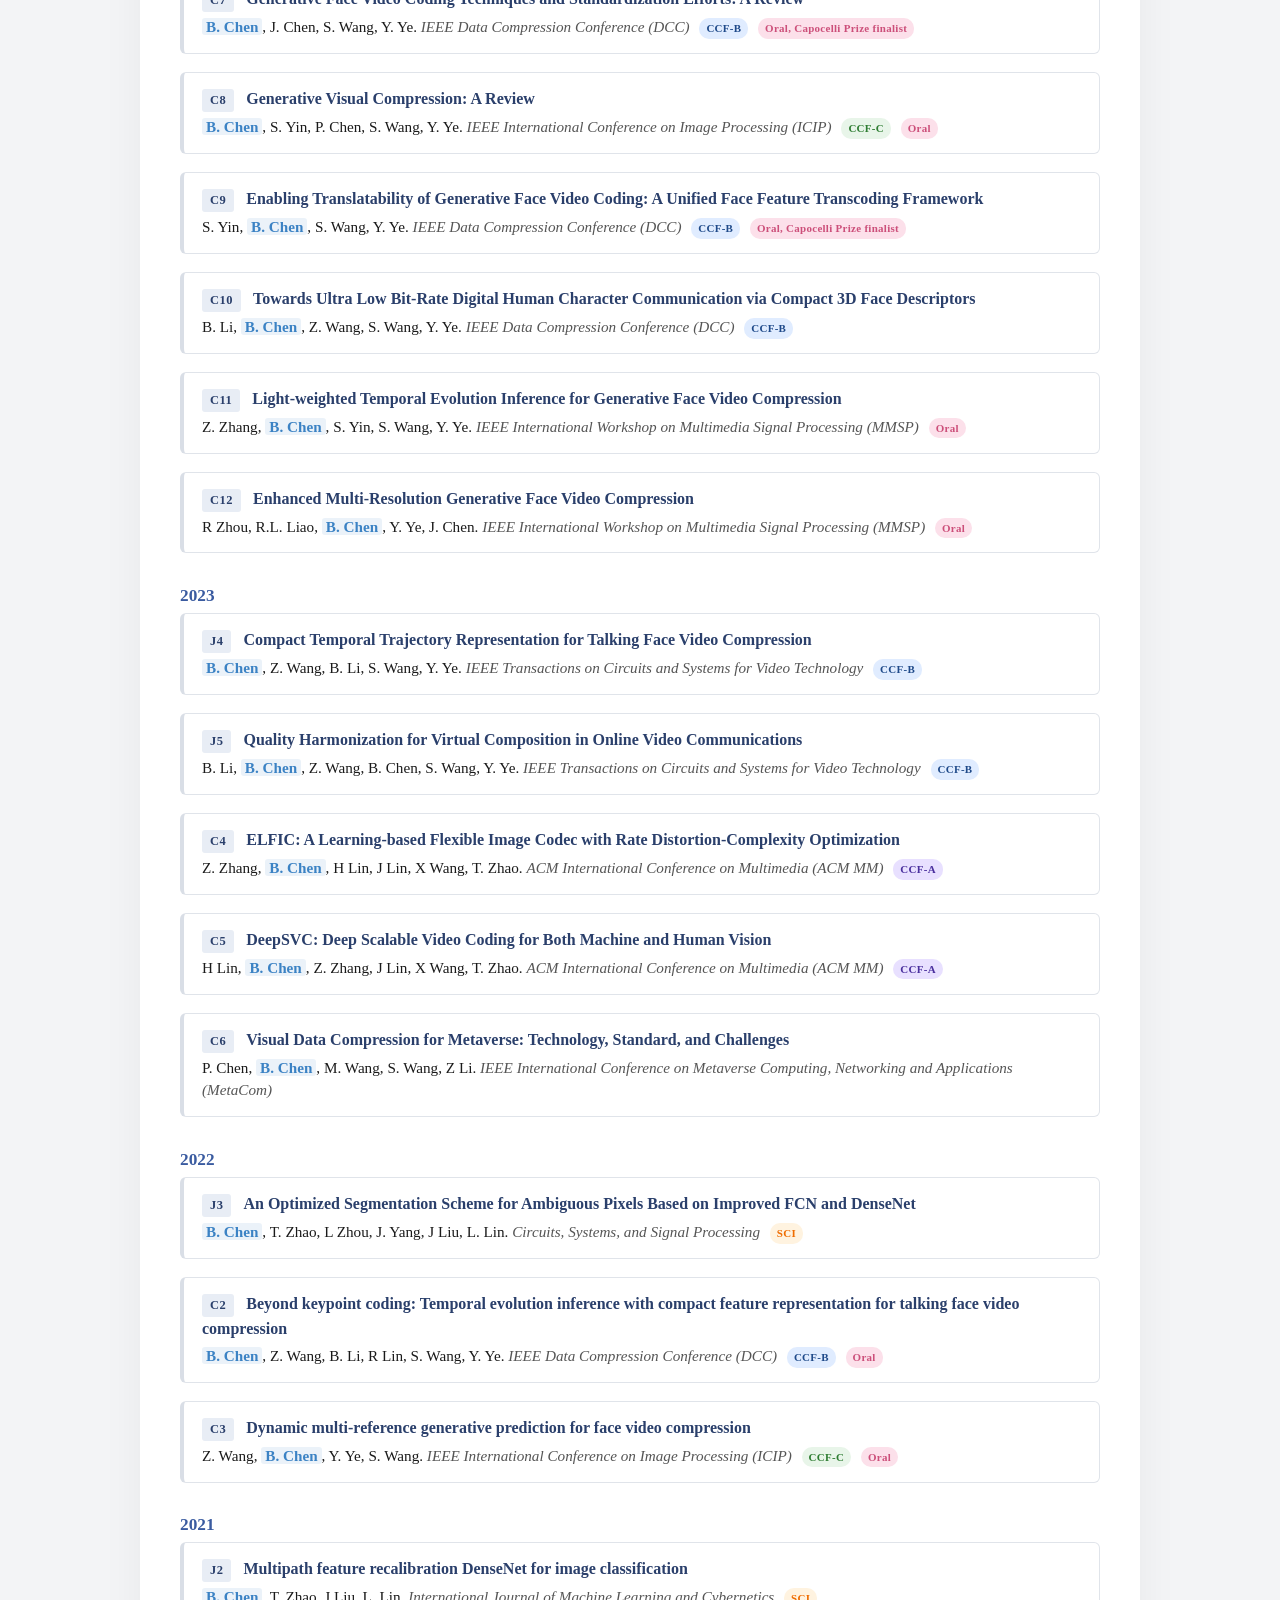
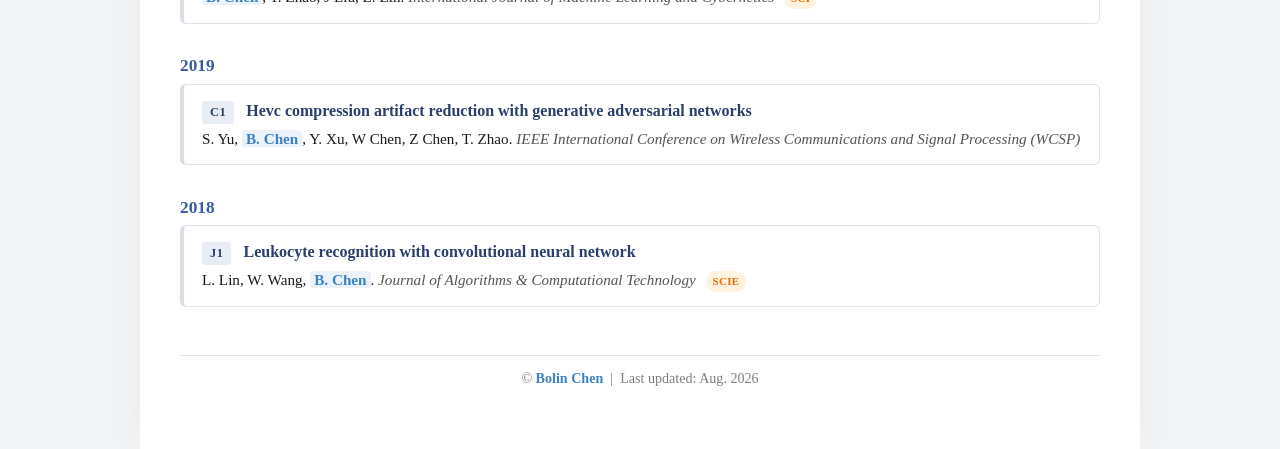
==== commit 4eaba1a8: "Update full-papers.html" ====
--- a/full-papers.html
+++ b/full-papers.html
@@ -113,75 +113,82 @@
   </ul>
 
   <h3>2026</h3>
-  <ul class="pub-list">
-    <li class="pub-item">
-      <span class="pub-tag">J13</span>
-      <a class="pub-title" target="_blank" href="https://scholar.google.com/scholar?q=Standardizing%20Generative%20Face%20Video%20Compression%20using%20Supplemental%20Enhancement%20Information">Standardizing Generative Face Video Compression using Supplemental Enhancement Information</a>
-      <span class="pub-authors"><span class="author-self">B. Chen</span>, Y. Ye, J. Chen, R.L. Liao, S. Yin, S. Wang, K. Yang, Y. Li, Y. Xu, Y.-K. Wang, S. Gehlot, G.M. Su, P. Yin, S. McCarthy, G.J. Sullivan. <span class="pub-venue">IEEE Transactions on Multimedia</span> <span class="badge badge-ccfa">CCF-A</span></span>
-    </li>
-    <li class="pub-item">
-      <span class="pub-tag">J14</span>
-      <a class="pub-title" target="_blank" href="https://scholar.google.com/scholar?q=FTGID%3A%20Fine-grained%20Text-driven%20Framework%20for%20Universal%20Generative%20Image%20Detection">FTGID: Fine-grained Text-driven Framework for Universal Generative Image Detection</a>
-      <span class="pub-authors">Z. Huang, L. Lin, <span class="author-self">B. Chen</span>, Y. Wang, T. Zhao. <span class="pub-venue">IEEE Transactions on Image Processing</span> <span class="badge badge-ccfa">CCF-A</span></span>
-    </li>
-    <li class="pub-item">
-      <span class="pub-tag">J15</span>
-      <a class="pub-title" target="_blank" href="https://scholar.google.com/scholar?q=CoFaCo%3A%20Controllable%20Generative%20Talking%20Face%20Video%20Coding">CoFaCo: Controllable Generative Talking Face Video Coding</a>
-      <span class="pub-authors">X. Li, X. Sheng, M. Wang, F.Z. Ou, <span class="author-self">B. Chen</span>, S. Wang, S. Kwong. <span class="pub-venue">IEEE Transactions on Image Processing</span> <span class="badge badge-ccfa">CCF-A</span></span>
-    </li>
-    <li class="pub-item">
-      <span class="pub-tag">J16</span>
-      <a class="pub-title" target="_blank" href="https://scholar.google.com/scholar?q=A%20Lightweight%20Dual-Mode%20Optimization%20for%20Generative%20Face%20Video%20Coding">A Lightweight Dual-Mode Optimization for Generative Face Video Coding</a>
-      <span class="pub-authors">Z. Zhang, S. Yin, <span class="author-self">B. Chen</span>, R.L. Liao, S. Wang, Y. Ye. <span class="pub-venue">Neurocomputing</span></span>
-    </li>
-    <li class="pub-item">
-      <span class="pub-tag">C17</span>
-      <a class="pub-title" target="_blank" href="https://scholar.google.com/scholar?q=Sparse2Dense%3A%20A%20Keypoint-driven%20Generative%20Framework%20for%20Human%20Video%20Compression%20and%20Vertex%20Prediction">Sparse2Dense: A Keypoint-driven Generative Framework for Human Video Compression and Vertex Prediction</a>
-      <span class="pub-authors"><span class="author-self">B. Chen</span>, R.L. Liao, Y. Ye, J. Chen, S. Yin, X. Ju, S. Wang, Y. Fan. <span class="pub-venue">IEEE Data Compression Conference (DCC)</span> <span class="badge badge-ccfb">CCF-B</span> <span class="badge badge-first">Oral</span></span>
-    </li>
-    <li class="pub-item">
-      <span class="pub-tag">C18</span>
-      <a class="pub-title" target="_blank" href="https://scholar.google.com/scholar?q=Towards%20Efficient%203D%20Gaussian%20Human%20Avatar%20Compression%3A%20A%20Prior-Guided%20Framework">Towards Efficient 3D Gaussian Human Avatar Compression: A Prior-Guided Framework</a>
-      <span class="pub-authors">S. Yin, <span class="author-self">B. Chen</span>, X. Wu, R.L. Liao, J. Chen, S. Wang, Y. Ye. <span class="pub-venue">IEEE Data Compression Conference (DCC)</span> <span class="badge badge-ccfb">CCF-B</span> <span class="badge badge-first">Oral</span></span>
-    </li>
-    <li class="pub-item">
-      <span class="pub-tag">C19</span>
-      <a class="pub-title" target="_blank" href="https://scholar.google.com/scholar?q=Compressing%20Feed-Forward%203D%20Gaussian%20Splatting%20via%20Feature%20Sorting">Compressing Feed-Forward 3D Gaussian Splatting via Feature Sorting</a>
-      <span class="pub-authors">X. Ju, S. Yin, X. Wu, <span class="author-self">B. Chen</span>, R.L. Liao, S. Wang, Y. Ye. <span class="pub-venue">IEEE International Conference on Image Processing (ICIP)</span> <span class="badge badge-ccfc">CCF-C</span></span>
-    </li>
-    <li class="pub-item">
-      <span class="pub-tag">C20</span>
-      <a class="pub-title" target="_blank" href="https://scholar.google.com/scholar?q=Improving%20Gaze%20Fidelity%20in%20Generative%20Face%20Video%20Coding%20with%20Pupil%20Position%20Signaling">Improving Gaze Fidelity in Generative Face Video Coding with Pupil Position Signaling</a>
-      <span class="pub-authors">A. Trioux, F. Ma, S. Yin, <span class="author-self">B. Chen</span>, J. Chen, S. Wang, Y. Ye, G. Valenzise, F. Yang. <span class="pub-venue">IEEE International Conference on Multimedia &amp; Expo (ICME)</span> <span class="badge badge-ccfb">CCF-B</span></span>
-    </li>
-    <li class="pub-item">
-      <span class="pub-tag">C21</span>
-      <a class="pub-title" target="_blank" href="https://scholar.google.com/scholar?q=Occupancy-Map%E2%80%93Aware%20Metrics%20for%203D%20Gaussian%20Splatting%3A%20Toward%20More%20Reliable%20Objective%20Quality%20Evaluation">Occupancy-Map–Aware Metrics for 3D Gaussian Splatting: Toward More Reliable Objective Quality Evaluation</a>
-      <span class="pub-authors">A. Trioux, W. Wu, S. Yin, <span class="author-self">B. Chen</span>, R.L. Liao, S. Wang, Y. Ye, F. Yang. <span class="pub-venue">IEEE International Conference on Multimedia &amp; Expo (ICME)</span> <span class="badge badge-ccfb">CCF-B</span></span>
-    </li>
-  </ul>
-  </li>
-    <li class="pub-item">
-      <span class="pub-tag">C22</span>
-      <a class="pub-title" target="_blank" href="https://scholar.google.com/citations?view_op=view_citation&hl=zh-CN&user=Z30kLzgAAAAJ&sortby=pubdate&citation_for_view=Z30kLzgAAAAJ:70eg2SAEIzsC">From Scattered Gaussians to Structured Maps: Efficient Gaussian Splatting Coding via Dual-phase Morton Sorting</a>
-      <span class="pub-authors"> <span class="author-self">B. Chen</span>, S. Yin, R.L. Liao, Y. Fan, Y. Ye. <span class="pub-venue">IEEE Data Compression Conference (DCC)</span> <span class="badge badge-ccfb">CCF-B</span></span>
-    </li>
-  </ul>
-  </li>
-    <li class="pub-item">
-      <span class="pub-tag">C23</span>
-      <a class="pub-title" target="_blank" href="https://scholar.google.com/citations?view_op=view_citation&hl=zh-CN&user=Z30kLzgAAAAJ&sortby=pubdate&citation_for_view=Z30kLzgAAAAJ:35N4QoGY0k4C">SACHA: Semantic-Aware Compression for 3D Gaussian Head Avatars</a>
-      <span class="pub-authors"> <span class="author-self">Z. Zhang, S. Yin, X. Wu, B. Chen</span>, R.L. Liao, J. Chen, S. Wang, Y. Ye. <span class="pub-venue">IEEE Data Compression Conference (DCC)</span> <span class="badge badge-ccfb">CCF-B</span></span>
-    </li>
-  </ul>
-  </li>
-    <li class="pub-item">
-      <span class="pub-tag">C24</span>
-      <a class="pub-title" target="_blank" href="">Beyond Captured Test Views: Novel Evaluation Viewpoint Generation for Gaussian Splat Coding</a>
-      <span class="pub-authors"> <span class="author-self">A. Trioux, W. Wu, S. Yin, <span class="author-self">B. Chen</span>, W. Zou. <span class="pub-venue">IEEE Data Compression Conference (DCC)</span> <span class="badge badge-ccfb">CCF-B</span></span>
-    </li>
-  </ul>  
-
+<ul class="pub-list">
+  <li class="pub-item">
+    <span class="pub-tag">J13</span>
+    <a class="pub-title" target="_blank" href="https://scholar.google.com/scholar?q=Standardizing%20Generative%20Face%20Video%20Compression%20using%20Supplemental%20Enhancement%20Information">Standardizing Generative Face Video Compression using Supplemental Enhancement Information</a>
+    <span class="pub-authors"><span class="author-self">B. Chen</span>, Y. Ye, J. Chen, R.L. Liao, S. Yin, S. Wang, K. Yang, Y. Li, Y. Xu, Y.-K. Wang, S. Gehlot, G.M. Su, P. Yin, S. McCarthy, G.J. Sullivan. <span class="pub-venue">IEEE Transactions on Multimedia</span> <span class="badge badge-ccfa">CCF-A</span></span>
+  </li>
+
+  <li class="pub-item">
+    <span class="pub-tag">J14</span>
+    <a class="pub-title" target="_blank" href="https://scholar.google.com/scholar?q=FTGID%3A%20Fine-grained%20Text-driven%20Framework%20for%20Universal%20Generative%20Image%20Detection">FTGID: Fine-grained Text-driven Framework for Universal Generative Image Detection</a>
+    <span class="pub-authors">Z. Huang, L. Lin, <span class="author-self">B. Chen</span>, Y. Wang, T. Zhao. <span class="pub-venue">IEEE Transactions on Image Processing</span> <span class="badge badge-ccfa">CCF-A</span></span>
+  </li>
+
+  <li class="pub-item">
+    <span class="pub-tag">J15</span>
+    <a class="pub-title" target="_blank" href="https://scholar.google.com/scholar?q=CoFaCo%3A%20Controllable%20Generative%20Talking%20Face%20Video%20Coding">CoFaCo: Controllable Generative Talking Face Video Coding</a>
+    <span class="pub-authors">X. Li, X. Sheng, M. Wang, F.Z. Ou, <span class="author-self">B. Chen</span>, S. Wang, S. Kwong. <span class="pub-venue">IEEE Transactions on Image Processing</span> <span class="badge badge-ccfa">CCF-A</span></span>
+  </li>
+
+  <li class="pub-item">
+    <span class="pub-tag">J16</span>
+    <a class="pub-title" target="_blank" href="https://scholar.google.com/scholar?q=A%20Lightweight%20Dual-Mode%20Optimization%20for%20Generative%20Face%20Video%20Coding">A Lightweight Dual-Mode Optimization for Generative Face Video Coding</a>
+    <span class="pub-authors">Z. Zhang, S. Yin, <span class="author-self">B. Chen</span>, R.L. Liao, S. Wang, Y. Ye. <span class="pub-venue">Neurocomputing</span></span>
+  </li>
+
+  <li class="pub-item">
+    <span class="pub-tag">C17</span>
+    <a class="pub-title" target="_blank" href="https://scholar.google.com/scholar?q=Sparse2Dense%3A%20A%20Keypoint-driven%20Generative%20Framework%20for%20Human%20Video%20Compression%20and%20Vertex%20Prediction">Sparse2Dense: A Keypoint-driven Generative Framework for Human Video Compression and Vertex Prediction</a>
+    <span class="pub-authors"><span class="author-self">B. Chen</span>, R.L. Liao, Y. Ye, J. Chen, S. Yin, X. Ju, S. Wang, Y. Fan. <span class="pub-venue">IEEE Data Compression Conference (DCC)</span> <span class="badge badge-ccfb">CCF-B</span> <span class="badge badge-first">Oral</span></span>
+  </li>
+
+  <li class="pub-item">
+    <span class="pub-tag">C18</span>
+    <a class="pub-title" target="_blank" href="https://scholar.google.com/scholar?q=Towards%20Efficient%203D%20Gaussian%20Human%20Avatar%20Compression%3A%20A%20Prior-Guided%20Framework">Towards Efficient 3D Gaussian Human Avatar Compression: A Prior-Guided Framework</a>
+    <span class="pub-authors">S. Yin, <span class="author-self">B. Chen</span>, X. Wu, R.L. Liao, J. Chen, S. Wang, Y. Ye. <span class="pub-venue">IEEE Data Compression Conference (DCC)</span> <span class="badge badge-ccfb">CCF-B</span> <span class="badge badge-first">Oral</span></span>
+  </li>
+
+  <li class="pub-item">
+    <span class="pub-tag">C19</span>
+    <a class="pub-title" target="_blank" href="https://scholar.google.com/scholar?q=Compressing%20Feed-Forward%203D%20Gaussian%20Splatting%20via%20Feature%20Sorting">Compressing Feed-Forward 3D Gaussian Splatting via Feature Sorting</a>
+    <span class="pub-authors">X. Ju, S. Yin, X. Wu, <span class="author-self">B. Chen</span>, R.L. Liao, S. Wang, Y. Ye. <span class="pub-venue">IEEE International Conference on Image Processing (ICIP)</span> <span class="badge badge-ccfc">CCF-C</span></span>
+  </li>
+
+  <li class="pub-item">
+    <span class="pub-tag">C20</span>
+    <a class="pub-title" target="_blank" href="https://scholar.google.com/scholar?q=Improving%20Gaze%20Fidelity%20in%20Generative%20Face%20Video%20Coding%20with%20Pupil%20Position%20Signaling">Improving Gaze Fidelity in Generative Face Video Coding with Pupil Position Signaling</a>
+    <span class="pub-authors">A. Trioux, F. Ma, S. Yin, <span class="author-self">B. Chen</span>, J. Chen, S. Wang, Y. Ye, G. Valenzise, F. Yang. <span class="pub-venue">IEEE International Conference on Multimedia &amp; Expo (ICME)</span> <span class="badge badge-ccfb">CCF-B</span></span>
+  </li>
+
+  <li class="pub-item">
+    <span class="pub-tag">C21</span>
+    <a class="pub-title" target="_blank" href="https://scholar.google.com/scholar?q=Occupancy-Map%E2%80%93Aware%20Metrics%20for%203D%20Gaussian%20Splatting%3A%20Toward%20More%20Reliable%20Objective%20Quality%20Evaluation">Occupancy-Map–Aware Metrics for 3D Gaussian Splatting: Toward More Reliable Objective Quality Evaluation</a>
+    <span class="pub-authors">A. Trioux, W. Wu, S. Yin, <span class="author-self">B. Chen</span>, R.L. Liao, S. Wang, Y. Ye, F. Yang. <span class="pub-venue">IEEE International Conference on Multimedia &amp; Expo (ICME)</span> <span class="badge badge-ccfb">CCF-B</span></span>
+  </li>
+
+  <li class="pub-item">
+    <span class="pub-tag">C22</span>
+    <a class="pub-title" target="_blank" href="https://scholar.google.com/citations?view_op=view_citation&hl=zh-CN&user=Z30kLzgAAAAJ&sortby=pubdate&citation_for_view=Z30kLzgAAAAJ:70eg2SAEIzsC">From Scattered Gaussians to Structured Maps: Efficient Gaussian Splatting Coding via Dual-phase Morton Sorting</a>
+    <span class="pub-authors"><span class="author-self">B. Chen</span>, S. Yin, R.L. Liao, Y. Fan, Y. Ye. <span class="pub-venue">IEEE Data Compression Conference (DCC)</span> <span class="badge badge-ccfb">CCF-B</span></span>
+  </li>
+
+  <li class="pub-item">
+    <span class="pub-tag">C23</span>
+    <a class="pub-title" target="_blank" href="https://scholar.google.com/citations?view_op=view_citation&hl=zh-CN&user=Z30kLzgAAAAJ&sortby=pubdate&citation_for_view=Z30kLzgAAAAJ:35N4QoGY0k4C">SACHA: Semantic-Aware Compression for 3D Gaussian Head Avatars</a>
+    <span class="pub-authors">Z. Zhang, S. Yin, X. Wu, <span class="author-self">B. Chen</span>, R.L. Liao, J. Chen, S. Wang, Y. Ye. <span class="pub-venue">IEEE Data Compression Conference (DCC)</span> <span class="badge badge-ccfb">CCF-B</span></span>
+  </li>
+
+  <li class="pub-item">
+    <span class="pub-tag">C24</span>
+    <a class="pub-title" target="_blank">Beyond Captured Test Views: Novel Evaluation Viewpoint Generation for Gaussian Splat Coding</a>
+    <span class="pub-authors">A. Trioux, W. Wu, S. Yin, <span class="author-self">B. Chen</span>, W. Zou. <span class="pub-venue">IEEE Data Compression Conference (DCC)</span> <span class="badge badge-ccfb">CCF-B</span></span>
+  </li>
+</ul>  
+
+
+  
   <h3>2025</h3>
   <ul class="pub-list">
     <li class="pub-item">
